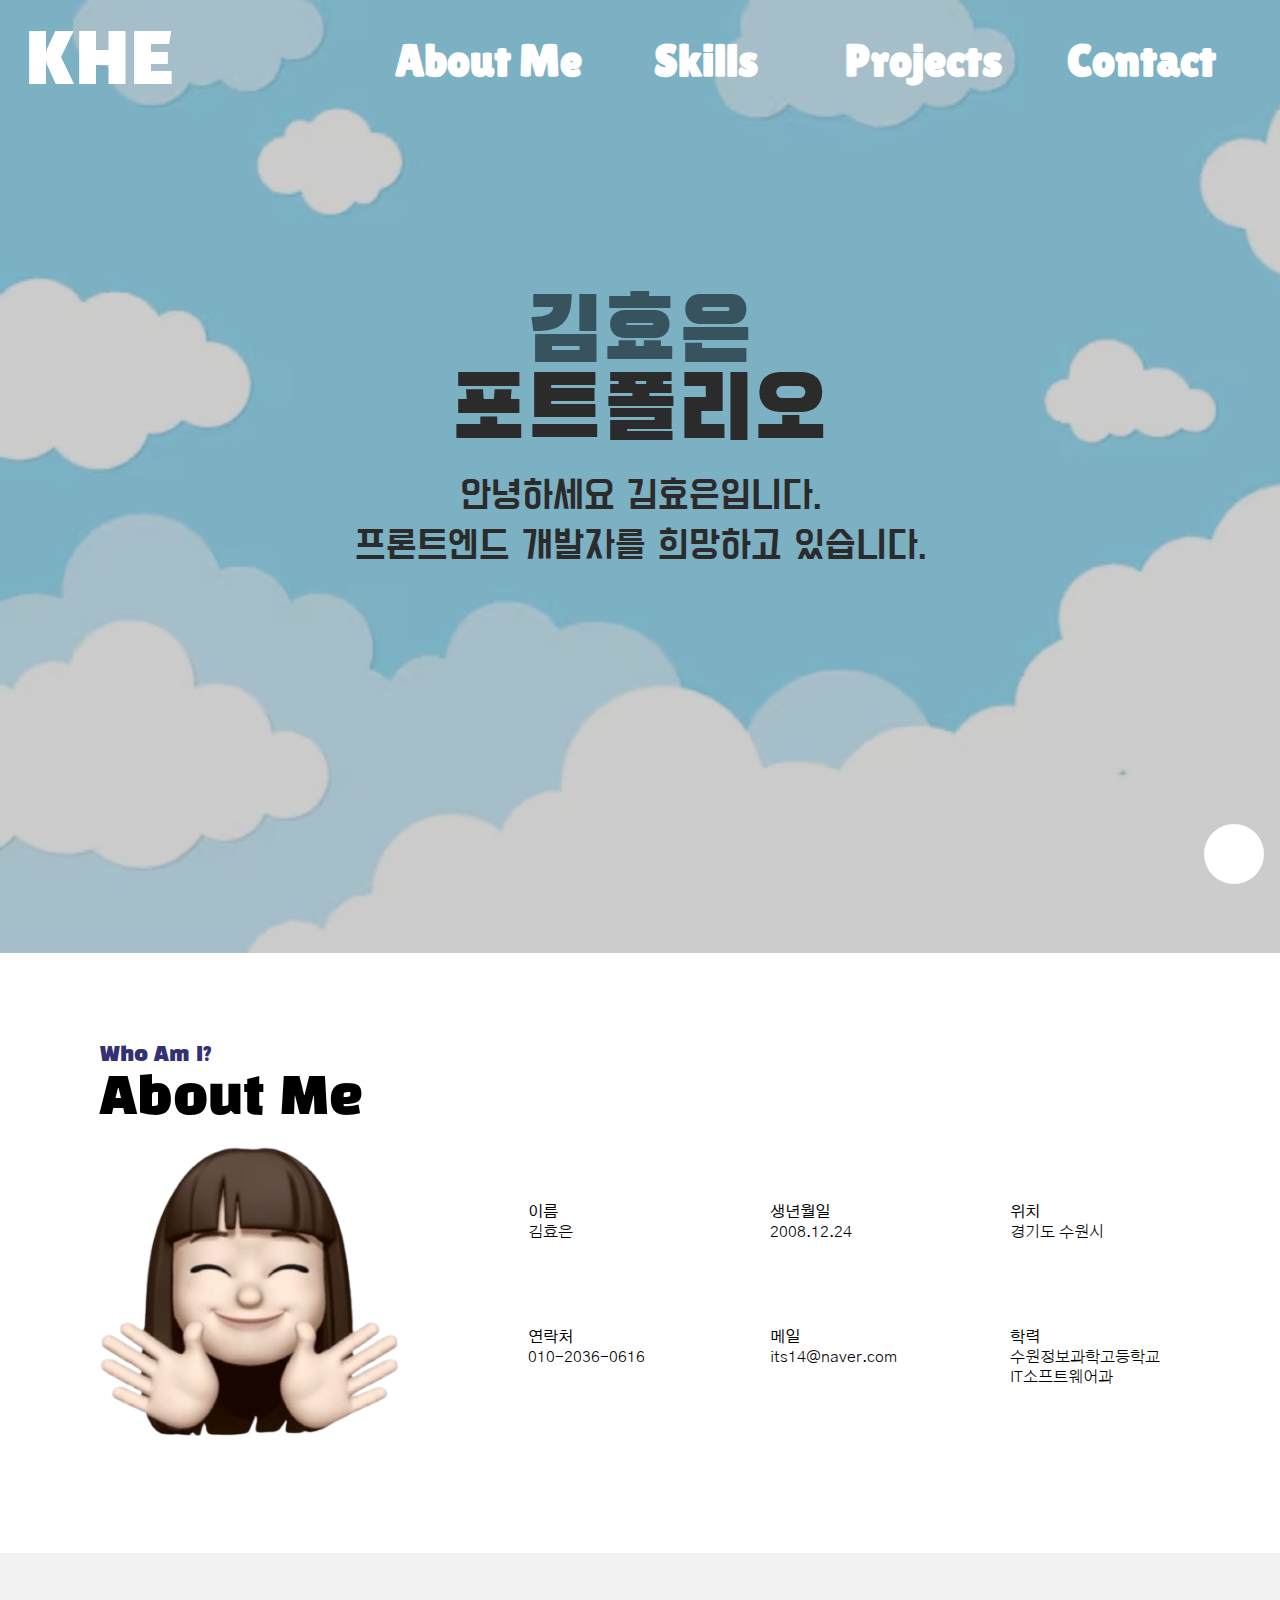
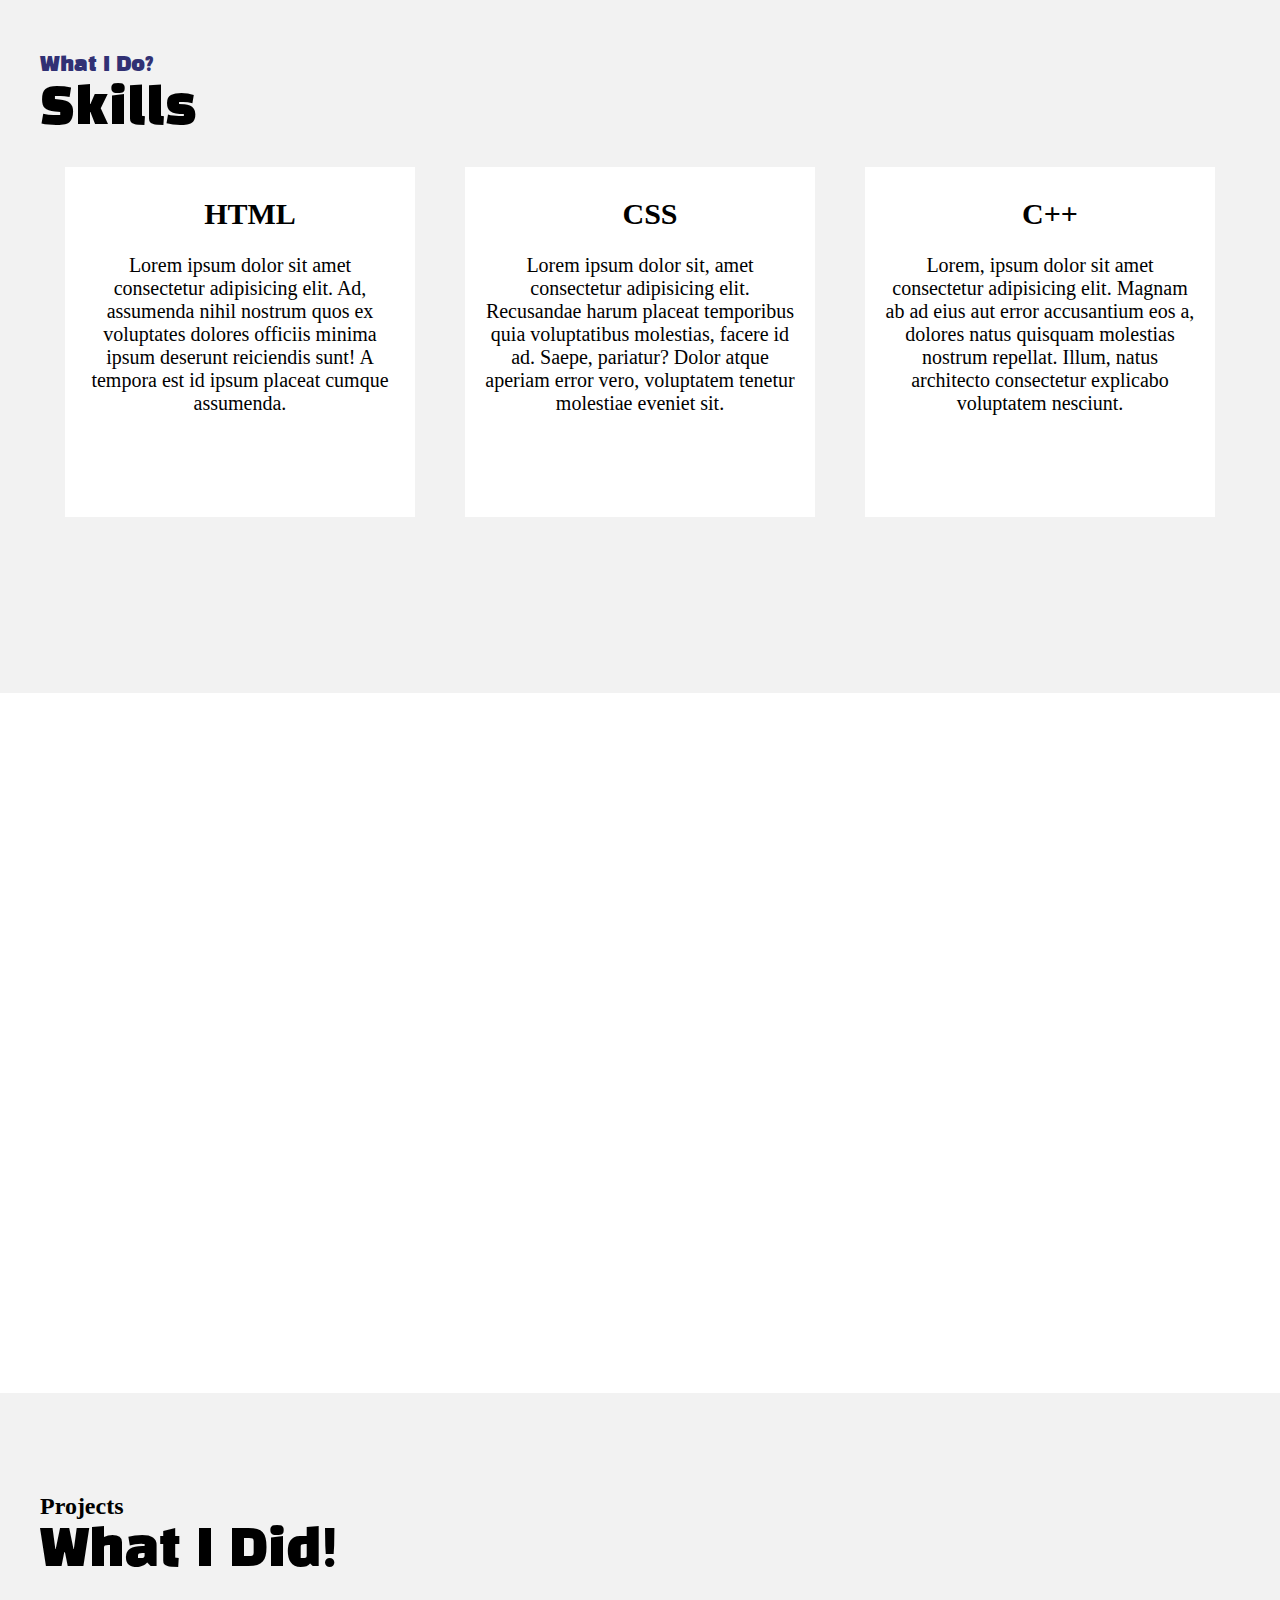
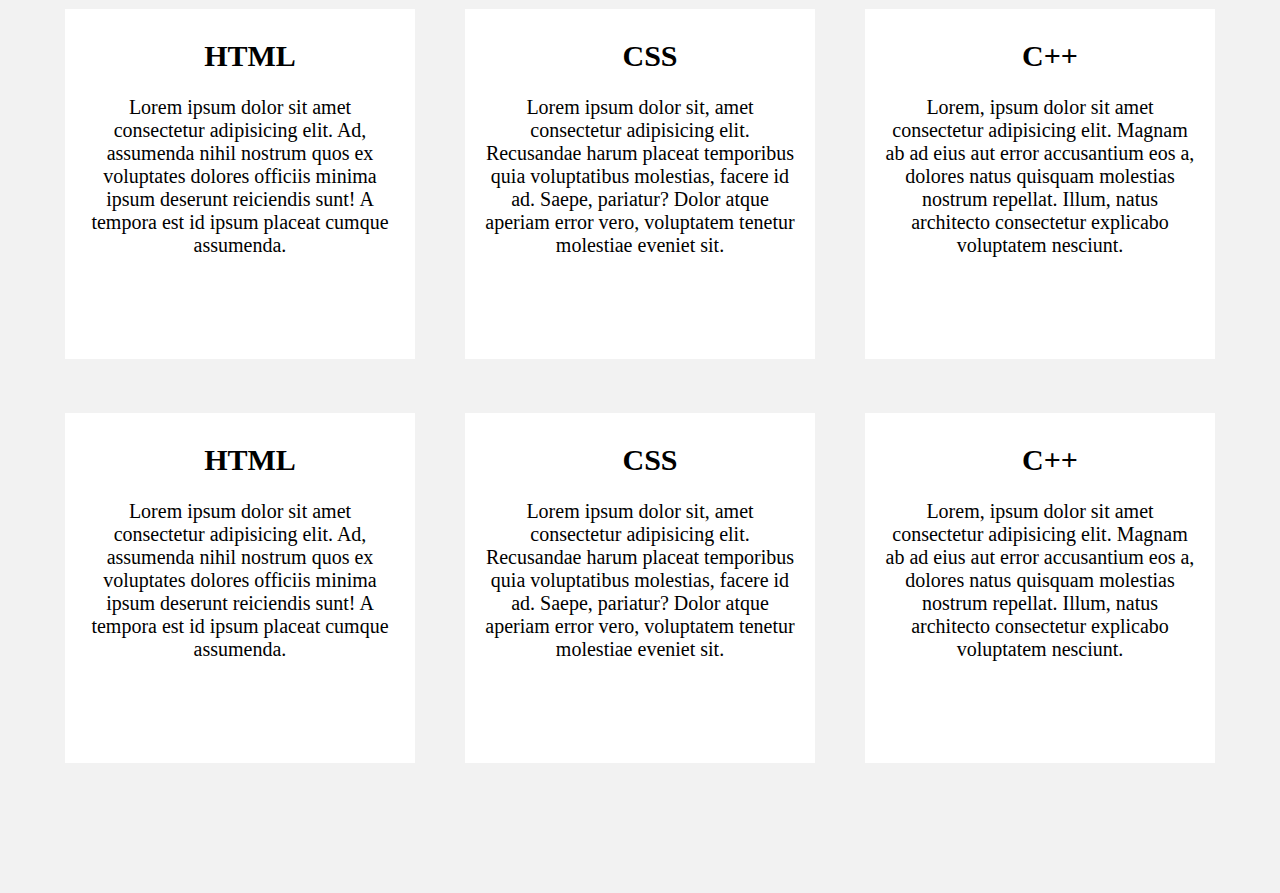
==== index.html @ f5423d00 "Add files via upload" ====
<!DOCTYPE html>
<html lang="en">

<head>
    <meta charset="UTF-8">
    <meta name="viewport" content="width=device-width, initial-scale=1.0">
    <title>Document</title>


    <link rel="stylesheet" href="https://cdnjs.cloudflare.com/ajax/libs/font-awesome/6.6.0/css/all.min.css"
        integrity="sha512-Kc323vGBEqzTmouAECnVceyQqyqdsSiqLQISBL29aUW4U/M7pSPA/gEUZQqv1cwx4OnYxTxve5UMg5GT6L4JJg=="
        crossorigin="anonymous" referrerpolicy="no-referrer" />
    <link rel="stylesheet" href="style.css">


    <link rel="preconnect" href="https://fonts.googleapis.com">
    <link rel="preconnect" href="https://fonts.gstatic.com" crossorigin>

    <link href="https://fonts.googleapis.com/css2?family=Bebas+Neue&family=Lilita+One&display=swap" rel="stylesheet">

    <link href="https://fonts.googleapis.com/css2?family=Black+Han+Sans&family=Gasoek+One&display=swap"
        rel="stylesheet">

    <link href="https://fonts.googleapis.com/css2?family=Black+Han+Sans&family=Do+Hyeon&display=swap" rel="stylesheet">

    <link href="https://fonts.googleapis.com/css2?family=Black+Han+Sans&family=Do+Hyeon&family=Gothic+A1:wght@100;200;300;400;500;600;700;800;900&display=swap" rel="stylesheet">

<body>

    <div class="container" id="container">
        <div class="header" id="header">
            <a href="#header" class="logo">KHE</a>
            <ul class="menu">
                <li><a href="#about">About Me</a></li>
                <li><a href="#skills">Skills</a></li>
                <li><a href="#skills projects">Projects</a></li>
                <li><a href="#contact">Contact</a></li>
            </ul>
        </div>

        <div class="main">
            <h1>김효은</h1>
            <h2>포트폴리오</h2>
            <h3>안녕하세요 김효은입니다.<br>프론트엔드 개발자를 희망하고 있습니다.</h3>

            <br><br><br><br><br><br>

            <a href="#about"><i class="fa-sharp fa-solid fa-arrow-down-long"></i></a>
            <!--<button>Download CV</button>-->
        </div>

        <!-- <div class="mouse">
            <i class="fa-solid fa-computer-mouse"></i>
        </div> -->
    </div>


    <div class="about" id="about">

        <br><br><br><br><br>

        <h2><a href="#about">Who Am I?</a></h2>
        <h1><a href="#about">About Me</a></h1>

        <div class="contents">

            <div class="left">
                <img src="프로필.png" alt="">
            </div>

            <div class="right">
                <ul class="left-s">
                    <li><i class="fa-solid fa-user"></i></li>
                    <li><i class="fa-solid fa-phone"></i></li>
                </ul>
                <ul class="center-s">
                    <li><i class="fa-solid fa-calendar"></i></li>
                    <li><i class="fa-solid fa-envelope"></i></li>
                </ul>
                <ul class="right-s">
                    <li><i class="fa-solid fa-location-dot"></i></li>
                    <li><i class="fa-solid fa-school-flag"></i></li>
                </ul>

                <ul class="left-ss">
                    <li><b>이름</b><br>김효은</li>
                    <li><b>연락처</b><br>010-2036-0616</li>
                </ul>
                <ul class="center-ss">
                    <li><b>생년월일</b><br>2008.12.24</li>
                    <li><b>메일</b><br>its14@naver.com</li>
                </ul>
                <ul class="right-ss">
                    <li><b>위치</b><br>경기도 수원시</li>
                    <li><b>학력</b><br>수원정보과학고등학교<br>IT소프트웨어과</li>
                </ul>
            </div>
        </div>
    </div>


    <div class="skills" id="skills">
        <div class="skills-inner">
            <h2><a href="#skills">What I Do?</a></h2>
            <h1><a href="#skills">Skills</a></h1>

            <ul class="contents">
                <li>
                    <h3><i class="fa-brands fa-html5"></i> HTML</h3>
                    <p>Lorem ipsum dolor sit amet consectetur adipisicing elit. Ad, assumenda nihil nostrum quos ex
                        voluptates dolores officiis minima ipsum deserunt reiciendis sunt! A tempora est id ipsum
                        placeat cumque assumenda.</p>
                </li>

                <li>
                    <h3><i class="fa-brands fa-css3-alt"></i> CSS</h3>
                    <p>Lorem ipsum dolor sit, amet consectetur adipisicing elit. Recusandae harum placeat temporibus
                        quia voluptatibus molestias, facere id ad. Saepe, pariatur? Dolor atque aperiam error vero,
                        voluptatem tenetur molestiae eveniet sit.</p>
                </li>

                <li>
                    <h3><i class="fa-regular fa-keyboard"></i> C++</h3>
                    <p>Lorem, ipsum dolor sit amet consectetur adipisicing elit. Magnam ab ad eius aut error accusantium
                        eos a, dolores natus quisquam molestias nostrum repellat. Illum, natus architecto consectetur
                        explicabo voluptatem nesciunt.</p>
                </li>
            </ul>
        </div>
    </div>

    <div class="bg"></div>

    <div class="skills projects" id="skills projects">
        <div class="skills-inner">
            <h2>Projects</h2>
            <h1>What I Did!</h1>

            <ul class="contents">
                <li>
                    <h3><i class="fa-brands fa-html5"></i> HTML</h3>
                    <p>Lorem ipsum dolor sit amet consectetur adipisicing elit. Ad, assumenda nihil nostrum quos ex
                        voluptates dolores officiis minima ipsum deserunt reiciendis sunt! A tempora est id ipsum
                        placeat cumque assumenda.</p>
                </li>

                <li>
                    <h3><i class="fa-brands fa-css3-alt"></i> CSS</h3>
                    <p>Lorem ipsum dolor sit, amet consectetur adipisicing elit. Recusandae harum placeat temporibus
                        quia voluptatibus molestias, facere id ad. Saepe, pariatur? Dolor atque aperiam error vero,
                        voluptatem tenetur molestiae eveniet sit.</p>
                </li>

                <li>
                    <h3><i class="fa-regular fa-keyboard"></i> C++</h3>
                    <p>Lorem, ipsum dolor sit amet consectetur adipisicing elit. Magnam ab ad eius aut error accusantium
                        eos a, dolores natus quisquam molestias nostrum repellat. Illum, natus architecto consectetur
                        explicabo voluptatem nesciunt.</p>
                </li>
            </ul>   

            <br><br><br>

            <ul class="contents">
                <li>
                    <h3><i class="fa-brands fa-html5"></i> HTML</h3>
                    <p>Lorem ipsum dolor sit amet consectetur adipisicing elit. Ad, assumenda nihil nostrum quos ex
                        voluptates dolores officiis minima ipsum deserunt reiciendis sunt! A tempora est id ipsum
                        placeat cumque assumenda.</p>
                </li>

                <li>
                    <h3><i class="fa-brands fa-css3-alt"></i> CSS</h3>
                    <p>Lorem ipsum dolor sit, amet consectetur adipisicing elit. Recusandae harum placeat temporibus
                        quia voluptatibus molestias, facere id ad. Saepe, pariatur? Dolor atque aperiam error vero,
                        voluptatem tenetur molestiae eveniet sit.</p>
                </li>

                <li>
                    <h3><i class="fa-regular fa-keyboard"></i> C++</h3>
                    <p>Lorem, ipsum dolor sit amet consectetur adipisicing elit. Magnam ab ad eius aut error accusantium
                        eos a, dolores natus quisquam molestias nostrum repellat. Illum, natus architecto consectetur
                        explicabo voluptatem nesciunt.</p>
                </li>
            </ul>

        </div>
    </div>

    <div id="up" class="arrow"><a href="#container"><i class="fa-solid fa-chevron-up"></i></a></div>
</body>

</html>
---- style.css ----
* {
    margin: 0;
    /*바깥쪽 여백 : 0*/
    padding: 0;
    /*안쪽 여백 : 0*/
    box-sizing: border-box;
    /*테두리 두께 무시*/

    /*border: 1px solid black;*/
}

html {
    scroll-behavior: smooth;
}

a {
    text-decoration: none;
    /*밑줄 없애기*/
    display: block;
    /*a태그를 블록 요소로*/
    color: black;
    /*글자색 : 블랙*/
}

li {
    list-style-type: none;
    /*li태그 기호 제거*/
}

.container {
    width: 100%;
    /*가로길이 : 100%*/
    height: 953px;
    /*세로길이 : 1200px*/
    background: linear-gradient(rgba(0, 0, 0, 0.2), rgba(0, 0, 0, 0.2)), url(배경.jpg) no-repeat;
    /*linear-gradient : 그라데이션, (rgb)a : 투명도 값 url : 배경사진, no-repeat : 반복 제거*/
    background-size: cover;
    /*container 채우기*/

    color: #2b2b2b;
    background-color: #3b5998;
}

.header {
    width: 100%;
    height: 120px;

    display: flex;
    /*자식 요소들을 가로 배치*/
    justify-content: space-between;
    /*가로로 어떻게 배치할지 : space-between*/
    align-items: center;
    /*세로로 어떻게 배치할지 : center*/

}

.logo {
    width: 200px;
    height: 80px;

    color: white;

    text-align: center;
    font-size: 70px;
    /*font-weight: bold;*/

    /*font-family: "Lilita One", sans-serif;
    font-weight: 400;
    font-style: normal;*/
    font-family: "Black Han Sans", sans-serif;
    font-weight: 400;
    font-style: normal;

    transition: 0.5s;
}

.logo:hover {
    color: rgb(55, 83, 93);
}

.menu {
    width: 900px;
    height: 80px;

    display: flex;
    justify-content: space-between;
    align-items: center;

    font-size: 45px;
    font-family: "Lilita One", sans-serif;
    font-weight: 100;
    font-style: normal;

    padding-right: 30px;
}

.menu li {
    width: 25%;
    text-align: center;
}

.menu li a {
    color: white;
    font-weight: bold;

    transition: 0.5s;
}

.menu li a:hover {
    color: #2b2b2b;
}

.main {
    width: 1000px;
    height: 600px;

    margin: 0 auto;
    /*블록 요소를 가운데로 배치*/
    margin-top: 160px;
    /*바깥쪽 위쪽 여백 200px*/
    text-align: center;
}

.main h1 {
    font-size: 90px;
    /*margin-bottom: 50px;*/

    font-family: "Black Han Sans", sans-serif;
    font-weight: 400;
    font-style: normal;

    color: rgb(55, 83, 93);
}

.main h2 {
    font-size: 90px;

    font-family: "Black Han Sans", sans-serif;
    font-weight: 400;
    font-style: normal;

    margin-top: -35px;
}

.main h3 {
    font-size: 40px;
    font-weight: normal;

    margin-bottom: 50px;

    font-family: "Do Hyeon", sans-serif;
    font-weight: 400;
    font-style: normal;
}

.main .img {
    margin-bottom: 40px;
}

.fa-sharp {
    font-size: 40px;
    color: #2b2b2b;

    animation: fa-sharp 1s infinite;
}

@keyframes fa-sharp {
    0% {
        transform: translatey(0px);
    }

    30% {
        transform: translatey(20px);
    }

    100% {
        transform: translatey(0px);
    }
}

/* Download CV */
/*.main button {
    font-size: 30px;

    width: 250px;
    height: 90px;
    border: 3px solid white;
    border-radius: 20px;
    background-color: transparent;

    color: white;
    transition: 0.3s;
    /* hover 색 바뀔 때 시간*/
/*}

.main button:hover {
    /* 마우스를 올렸을 때 바뀌는 요소 */
/*background-color: white;
    color: black;
}*/

/*.mouse{
    text-align: center;
    font-size: 50px;
    padding-top: 100px;
    animation: mouse 1s infinite;
}

/* mouse 움직이게 하는 요소 */
/*@keyframes mouse{
    0%{
        transform: translatey(0px);
    }
    10%{
        transform: translatey(30px);
    }
    100%{
        transform: translatey(0px);
    }
}*/

.about {
    width: 1080px;
    height: 500px;
    margin: 0 auto;
}

.about h2 a {
    font-size: 20px;
    color: rgb(49, 49, 116);

    font-family: "Black Han Sans", sans-serif;
    font-weight: 400;
    font-style: normal;
}

.about h1 {
    font-size: 50px;

    font-family: "Black Han Sans", sans-serif;
    font-weight: 400;
    font-style: normal;
}

.about .contents {
    width: 100%;
    height: 300px;

    display: flex;
    margin-top: 30px;
}

.about .left {
    width: 300px;
    height: 300px;
}

.about .left img {
    width: 300px;
    height: 300px;

    margin-top: -20px;
}

.about .right {
    width: 900px;
    height: 300px;
    padding-left: 70px;
    margin-top: -10px;

    display: flex;
}

.about .left-s li {
    width: 240px;
    height: 75px;
    margin-top: 50px;
}

.about .center-s li {
    width: 240px;
    height: 75px;
    margin-top: 50px;
}

.about .right-s li {
    width: 240px;
    height: 75px;
    margin-top: 50px;
}

.about .fa-solid {
    font-size: 40px;
    color: #2b2b2b;
}

.about .left-ss li {
    width: 240px;
    height: 75px;
    margin-top: 50px;

    text-align: left;
    margin-left: -662px;

    font-family: "Gothic A1", sans-serif;
    font-weight: 300;
    font-style: normal;
}

.about .center-ss li {
    width: 240px;
    height: 75px;
    margin-top: 50px;

    text-align: left;
    margin-left: -420px;

    font-family: "Gothic A1", sans-serif;
    font-weight: 300;
    font-style: normal;
}

.about .right-ss li {
    width: 240px;
    height: 75px;
    margin-top: 50px;

    text-align: left;
    margin-left: -180px;

    font-family: "Gothic A1", sans-serif;
    font-weight: 300;
    font-style: normal;
}

.fa-school-flag {
    margin-left: -7px;
}

.skills {
    background-color: #f2f2f2;
    width: 100%;
    height: 740px;

    margin-top: 100px;
    padding-top: 100px;
}

.skills h2 a {
    font-size: 20px;
    color: rgb(49, 49, 116);

    font-family: "Black Han Sans", sans-serif;
    font-weight: 400;
    font-style: normal;
}

.skills h1 {
    font-size: 50px;

    font-family: "Black Han Sans", sans-serif;
    font-weight: 400;
    font-style: normal;
}

.skills-inner {
    width: 1200px;
    height: 700px;

    margin: 0 auto;
}

.skills .contents {
    width: 1200px;
    height: 300px;

    display: flex;
    justify-content: space-around;
    align-items: center;

    margin-top: 50px;
}

.skills .contents li {
    width: 350px;
    height: 350px;

    padding: 20px;

    text-align: center;
    background-color: white;
    font-size: 20px;

    transition: 0.3s;
    /* 색 바뀌는 시간 */
}

.skills h3 {
    font-size: 30px;
    margin-bottom: 20px;
    margin-left: 20px;
}

.skills i {
    color: #888eef;
    font-size: 40px;
}

.skills .contents li:hover {
    background-color: #888eef;
    color: white;
    border-radius: 15px;
}

.skills .contents li:hover i {
    color: white;
    border-radius: 15px;
}

.bg {
    width: 100%;
    height: 700px;
    background: url(bg2.jpg) no-repeat;
    background-size: cover;

    background-attachment: fixed;
    /* What I Do 아래 사진 스크롤 */
}

.projects {
    height: 1100px;
    margin-top: 0;
}

.bebas-neue-regular {
    font-family: "Bebas Neue", sans-serif;
    font-weight: 400;
    font-style: normal;
}

#up {
    cursor: pointer; /* 손가락 모양으로 바뀜 */
    position: fixed; /* 위치 고정 */
    right: 16px;
    bottom: 16px;
    font-weight: 800; /* 글씨 굵기 */
    color: #2b2b2b;
    font-size: 15px;

    padding-right: 2px;
    padding-top: 8px;
}

.arrow {
    background-color: white;
    border-radius: 50%; /* 테두리 둥글게 */
    border: 0px;
    width: 60px;
    height: 60px;
    text-align: center;
    line-height: 44px;
}
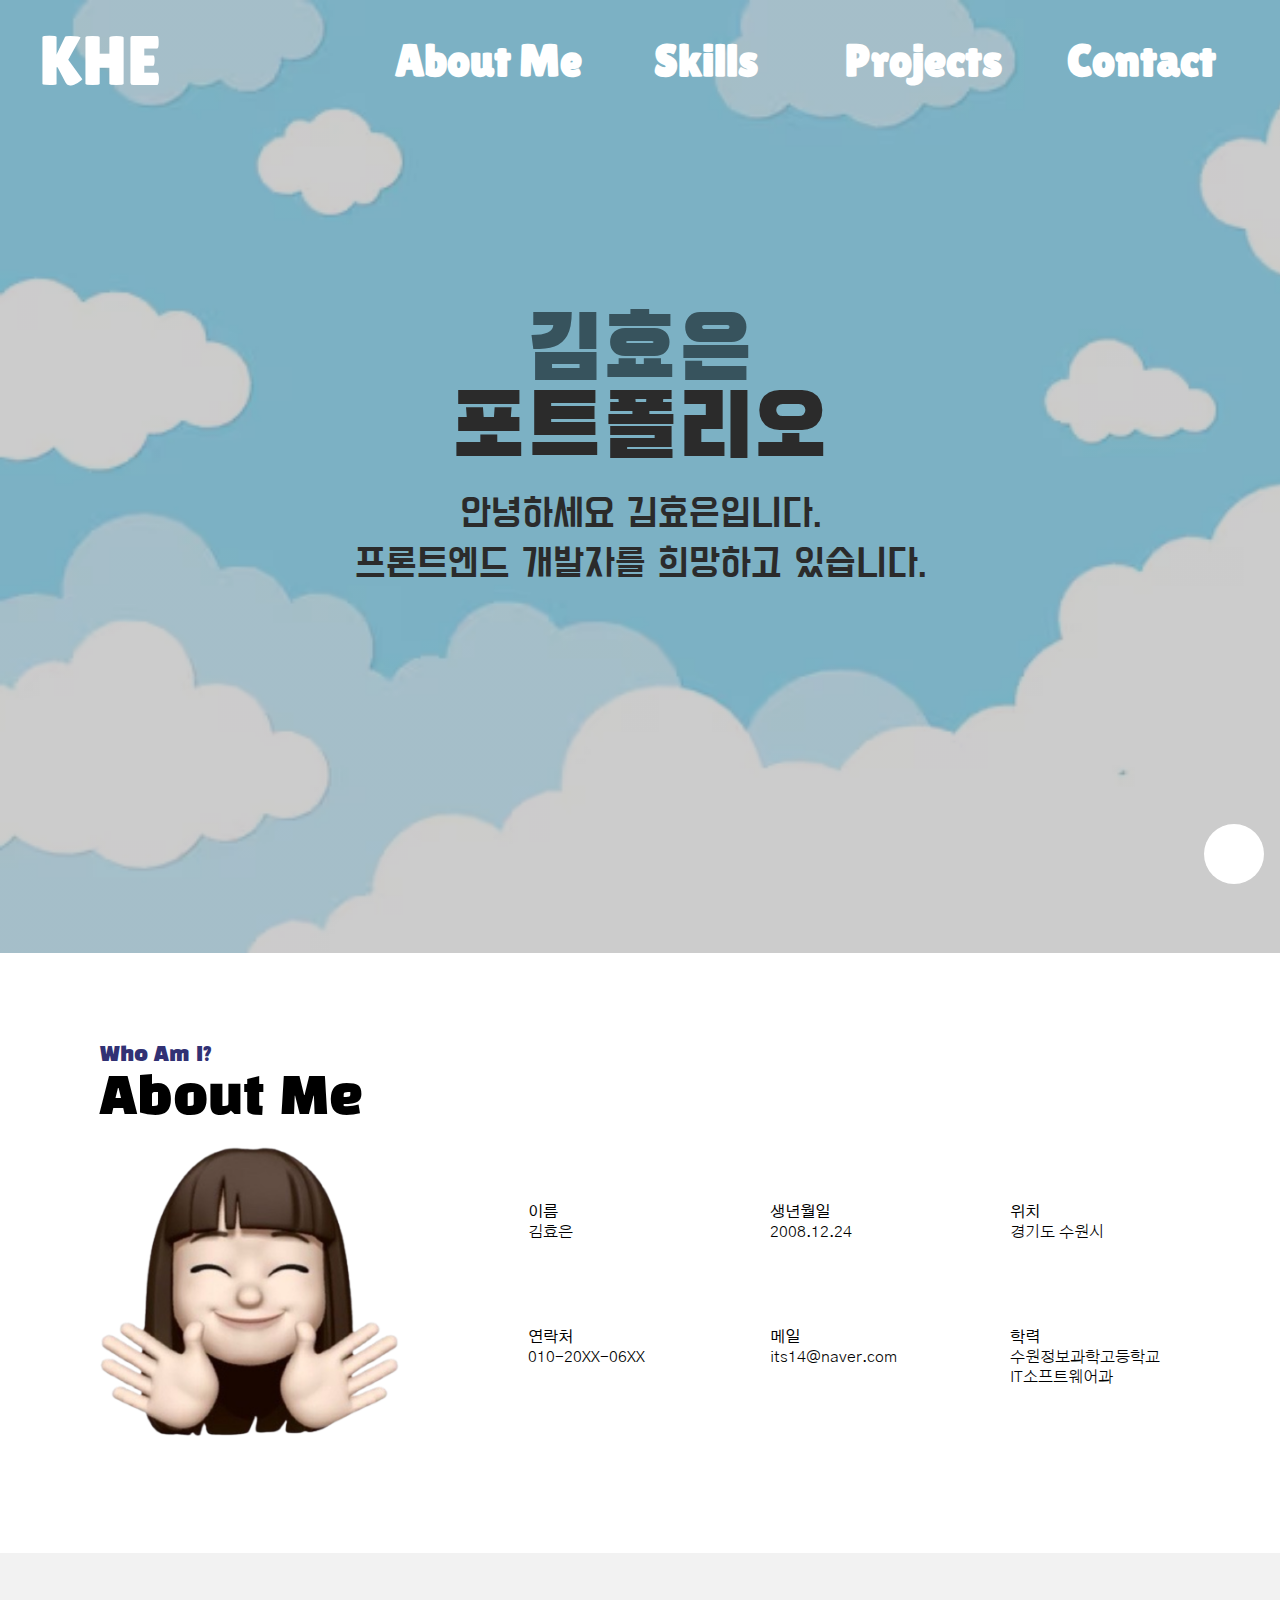
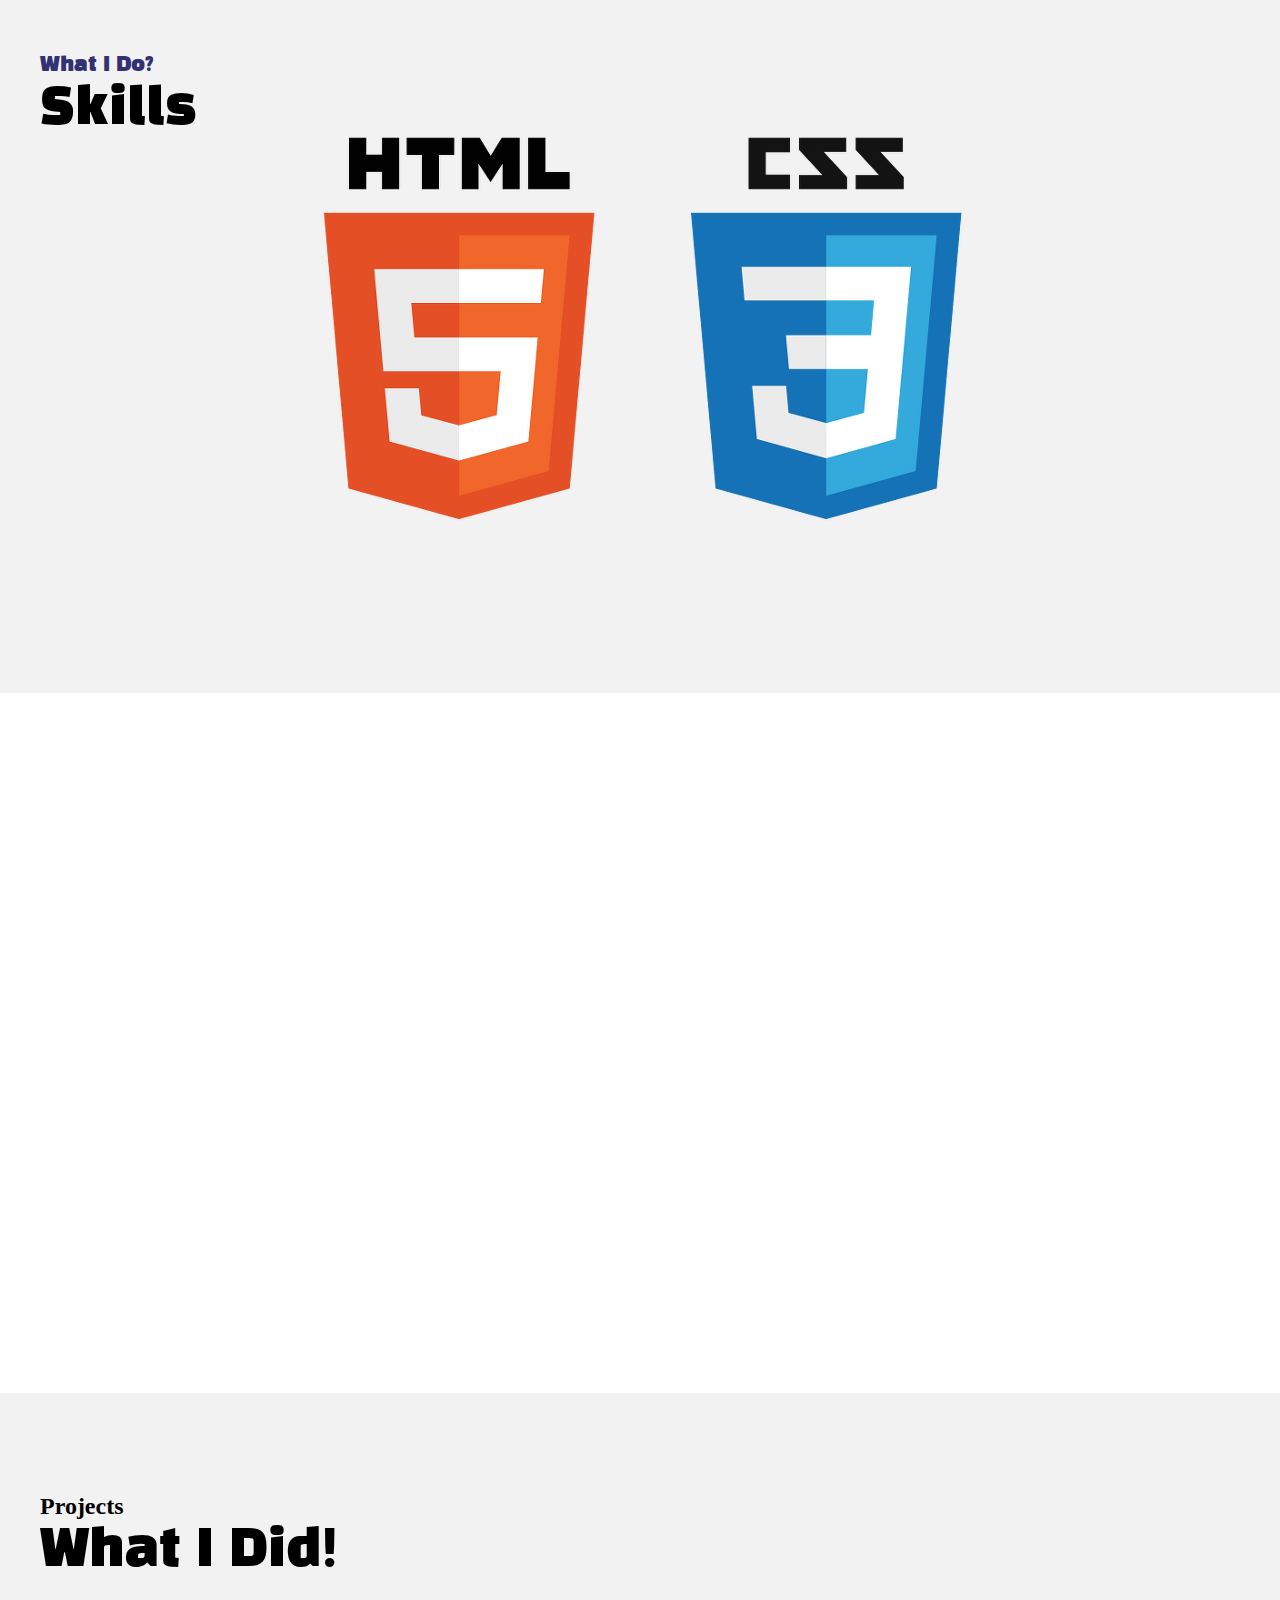
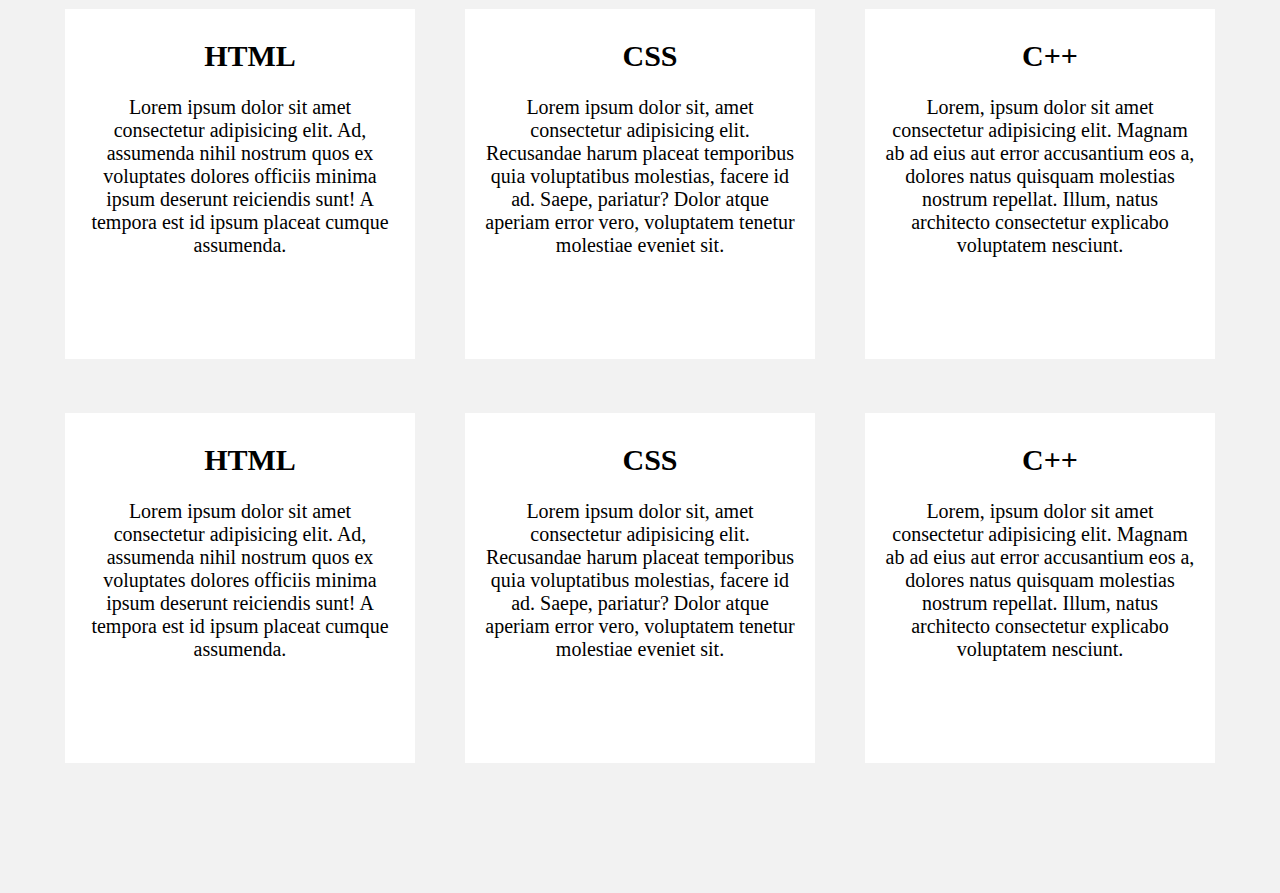
==== commit 2202f6c6: "Add files via upload" ====
--- a/index.html
+++ b/index.html
@@ -4,7 +4,7 @@
 <head>
     <meta charset="UTF-8">
     <meta name="viewport" content="width=device-width, initial-scale=1.0">
-    <title>Document</title>
+    <title>김효은 포트폴리오</title>
 
 
     <link rel="stylesheet" href="https://cdnjs.cloudflare.com/ajax/libs/font-awesome/6.6.0/css/all.min.css"
@@ -39,11 +39,14 @@
         </div>
 
         <div class="main">
+
+            <br>
+
             <h1>김효은</h1>
             <h2>포트폴리오</h2>
             <h3>안녕하세요 김효은입니다.<br>프론트엔드 개발자를 희망하고 있습니다.</h3>
 
-            <br><br><br><br><br><br>
+            <br><br><br><br><br>
 
             <a href="#about"><i class="fa-sharp fa-solid fa-arrow-down-long"></i></a>
             <!--<button>Download CV</button>-->
@@ -84,7 +87,7 @@
 
                 <ul class="left-ss">
                     <li><b>이름</b><br>김효은</li>
-                    <li><b>연락처</b><br>010-2036-0616</li>
+                    <li><b>연락처</b><br>010-20XX-06XX</li>
                 </ul>
                 <ul class="center-ss">
                     <li><b>생년월일</b><br>2008.12.24</li>
@@ -105,7 +108,9 @@
             <h1><a href="#skills">Skills</a></h1>
 
             <ul class="contents">
-                <li>
+                <img src="HTML, CSS.png" alt="">
+
+                <!--<li>
                     <h3><i class="fa-brands fa-html5"></i> HTML</h3>
                     <p>Lorem ipsum dolor sit amet consectetur adipisicing elit. Ad, assumenda nihil nostrum quos ex
                         voluptates dolores officiis minima ipsum deserunt reiciendis sunt! A tempora est id ipsum
@@ -124,7 +129,7 @@
                     <p>Lorem, ipsum dolor sit amet consectetur adipisicing elit. Magnam ab ad eius aut error accusantium
                         eos a, dolores natus quisquam molestias nostrum repellat. Illum, natus architecto consectetur
                         explicabo voluptatem nesciunt.</p>
-                </li>
+                </li>-->
             </ul>
         </div>
     </div>
--- a/style.css
+++ b/style.css
@@ -64,10 +64,7 @@
     font-size: 70px;
     /*font-weight: bold;*/
 
-    /*font-family: "Lilita One", sans-serif;
-    font-weight: 400;
-    font-style: normal;*/
-    font-family: "Black Han Sans", sans-serif;
+    font-family: "Lilita One", sans-serif;
     font-weight: 400;
     font-style: normal;
 
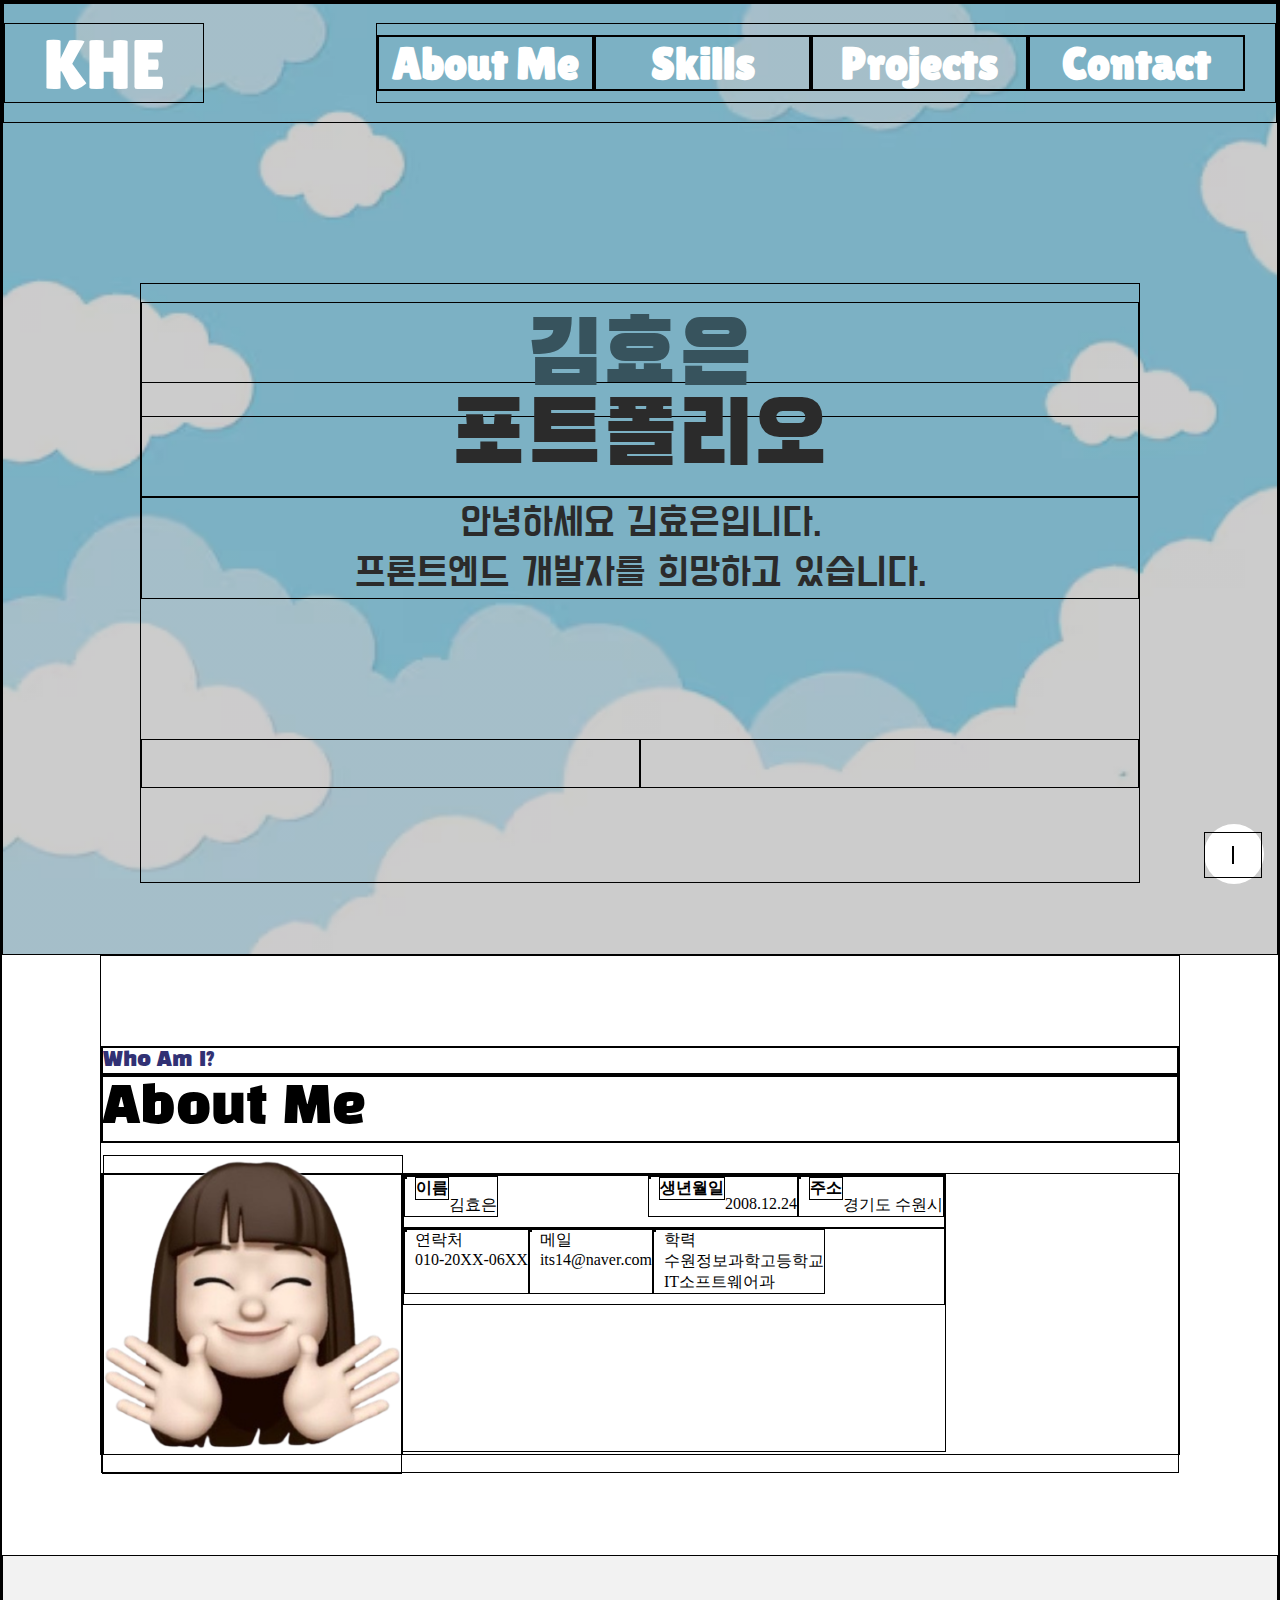
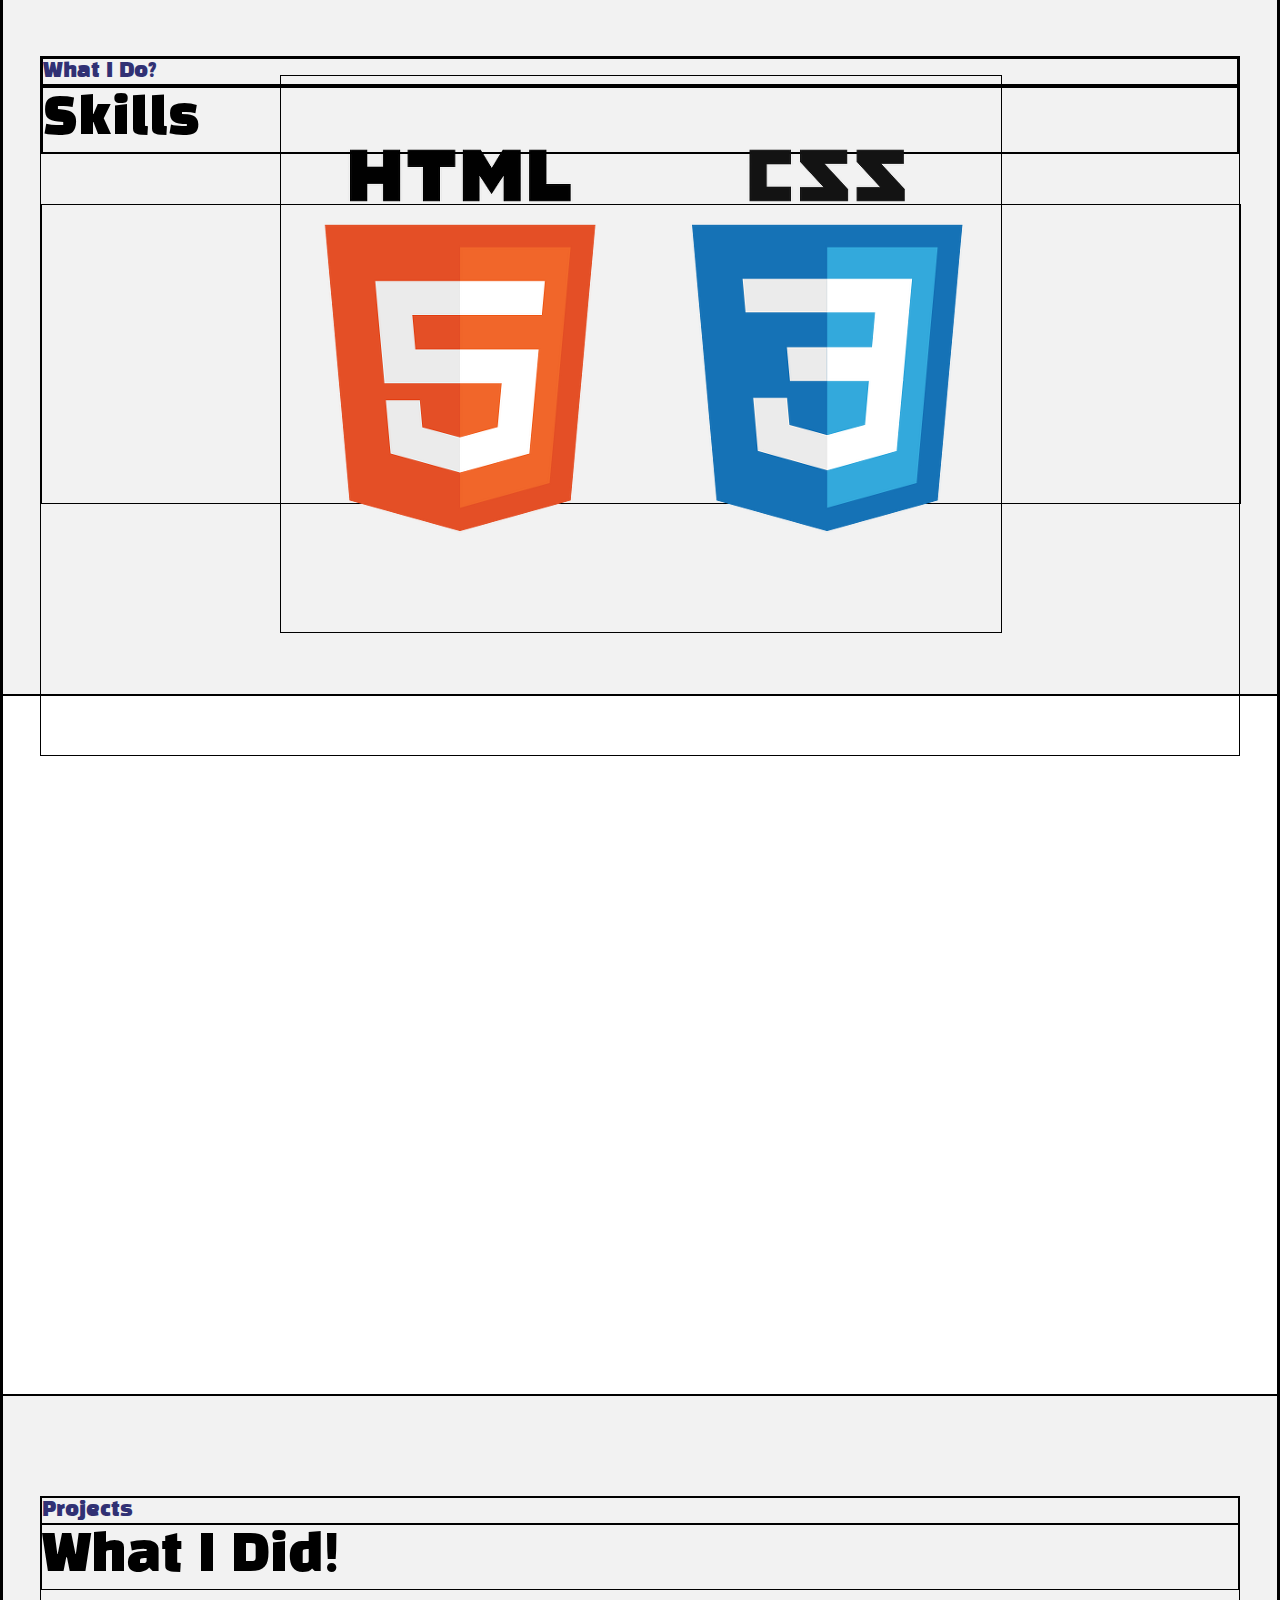
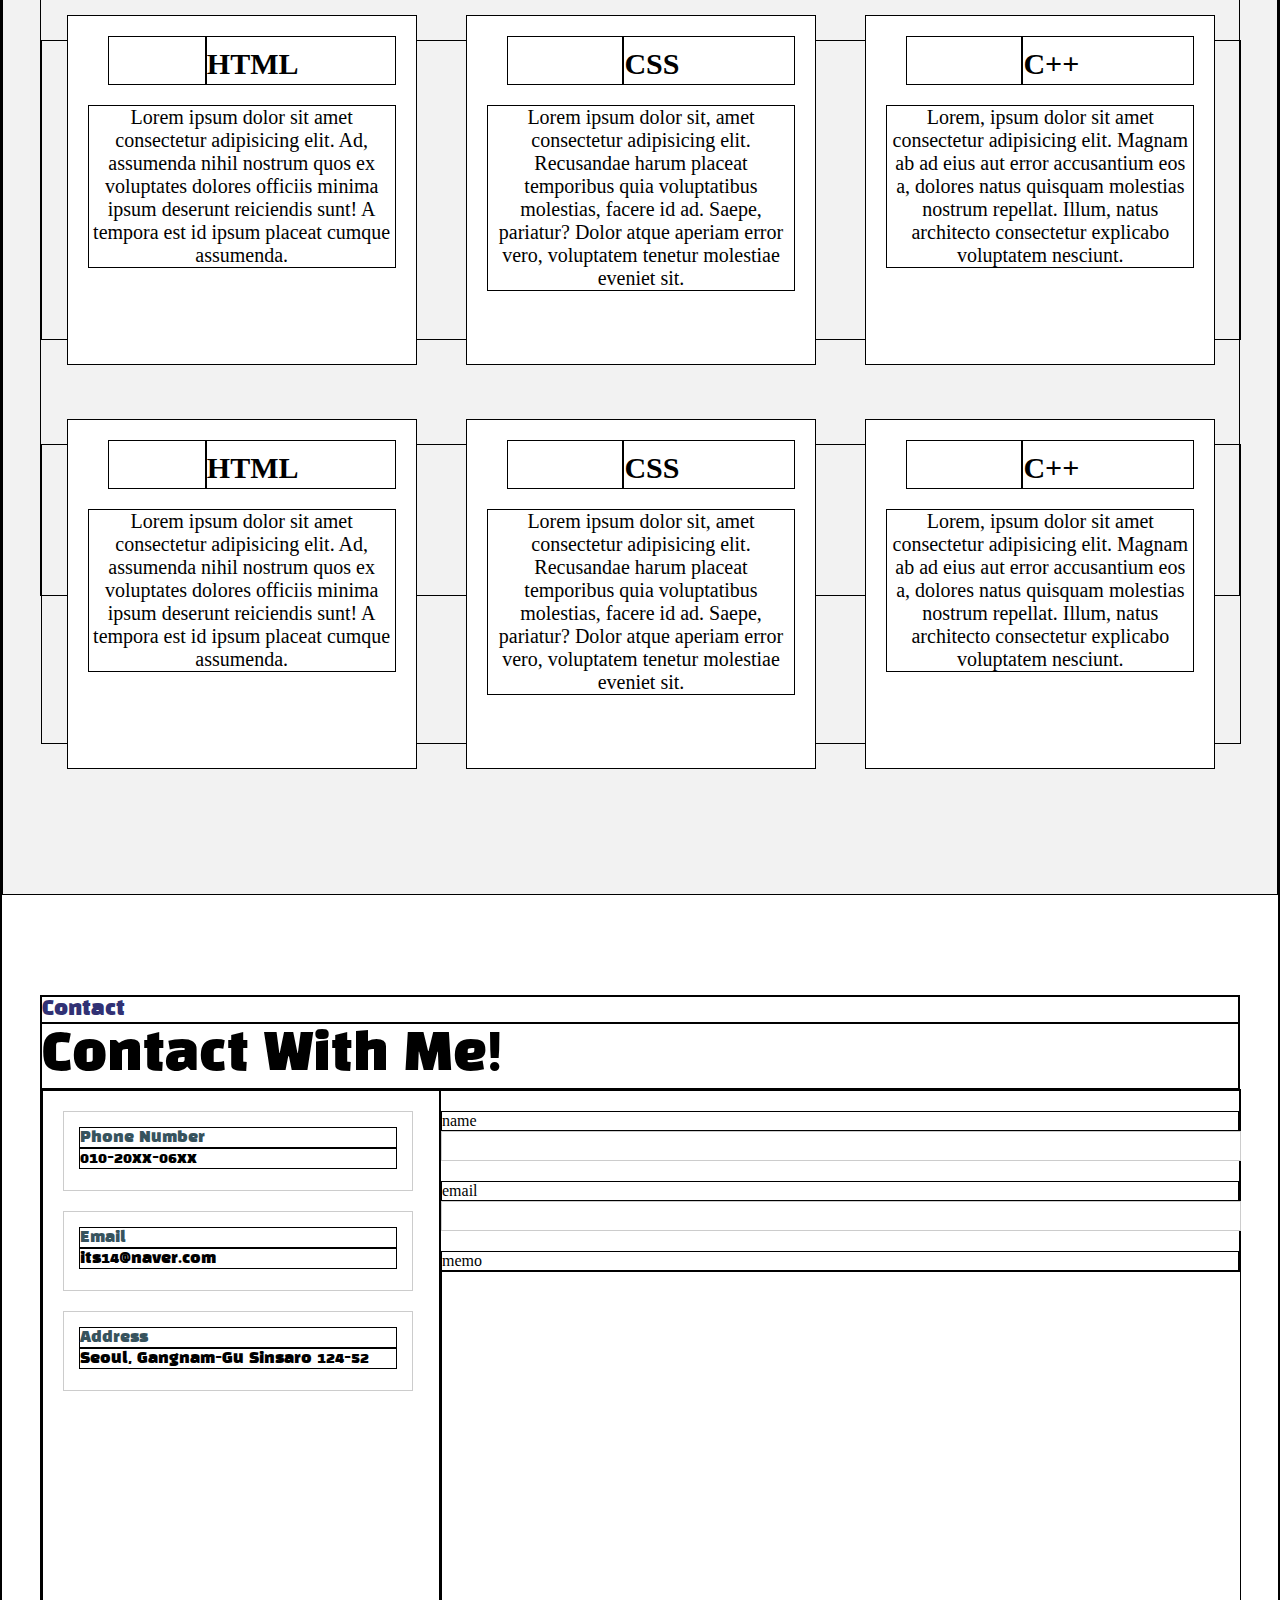
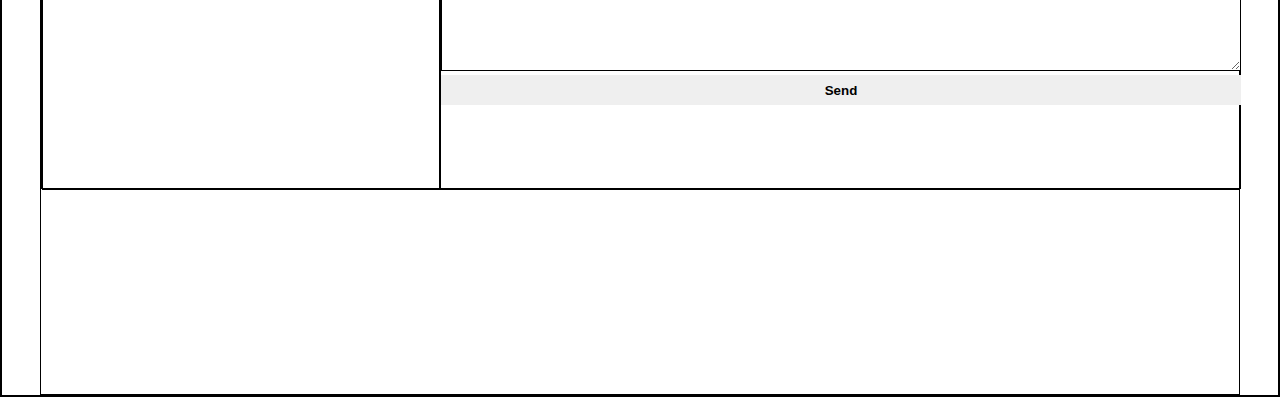
==== commit 51a63207: "Add files via upload" ====
--- a/index.html
+++ b/index.html
@@ -33,7 +33,7 @@
             <ul class="menu">
                 <li><a href="#about">About Me</a></li>
                 <li><a href="#skills">Skills</a></li>
-                <li><a href="#skills projects">Projects</a></li>
+                <li><a href="#projects">Projects</a></li>
                 <li><a href="#contact">Contact</a></li>
             </ul>
         </div>
@@ -71,7 +71,7 @@
                 <img src="프로필.png" alt="">
             </div>
 
-            <div class="right">
+            <!--<div class="right">
                 <ul class="left-s">
                     <li><i class="fa-solid fa-user"></i></li>
                     <li><i class="fa-solid fa-phone"></i></li>
@@ -97,7 +97,56 @@
                     <li><b>위치</b><br>경기도 수원시</li>
                     <li><b>학력</b><br>수원정보과학고등학교<br>IT소프트웨어과</li>
                 </ul>
-            </div>
+
+                
+            </div>-->
+
+            <!--<div class="right-top">
+
+                <ul class="left-s">
+                    <li><i class="fa-solid fa-user"></i></li>
+                    <li><i class="fa-solid fa-calendar"></i></li>
+                    <li><i class="fa-solid fa-location-dot"></i></li>
+                </ul>
+
+                <ul class="right-s">
+                    <li><i class="fa-solid fa-phone"></i></li>
+                    <li><i class="fa-solid fa-envelope"></i></li>
+                    <li><i class="fa-solid fa-school-flag"></i></li>
+                </ul>   
+
+            </div>
+
+            <div class="right-bottom">
+
+                <ul class="left-ss"></ul>
+                    <li><b>이름</b><br>김효은</li>
+                    <li><b>생년월일</b><br>2008.12.24</li>
+                    <li><b>위치</b><br>경기도 수원시</li>
+                </ul>
+                    
+                <ul class="right-ss">
+                    <li><b>연락처</b><br>010-20XX-06XX</li>
+                    <li><b>메일</b><br>its14@naver.com</li>
+                    <li><b>학력</b><br>수원정보과학고등학교<br>IT소프트웨어과</li>
+                </ul>
+
+            </div>-->
+
+            <div class="right-top">
+                <ul class="left-s">
+                    <li class="fa-user1"><i class="fa-solid fa-user"></i><b>이름</b><br>김효은</li>
+                    <li class="fa-calendar1"><i class="fa-solid fa-calendar"></i><b>생년월일</b><br>2008.12.24</li>
+                    <li class="fa-location-dot1"><i class="fa-solid fa-location-dot"></i><b>주소</b><br>경기도 수원시</li>
+                </ul>
+            
+                <ul class="right-s">
+                    <li class="fa-phone1"><i class="fa-solid fa-phone"></i> 연락처<br>010-20XX-06XX</li>
+                    <li class="fa-envelope1"><i class="fa-solid fa-envelope"></i> 메일<br>its14@naver.com</li>
+                    <li class="fa-school-flag1"><i class="fa-solid fa-school-flag"></i> 학력<br>수원정보과학고등학교<br>IT소프트웨어과</li>
+                </ul>   
+            </div>            
+            
         </div>
     </div>
 
@@ -136,7 +185,7 @@
 
     <div class="bg"></div>
 
-    <div class="skills projects" id="skills projects">
+    <div class="skills projects" id="projects">
         <div class="skills-inner">
             <h2>Projects</h2>
             <h1>What I Did!</h1>
@@ -192,6 +241,45 @@
         </div>
     </div>
 
+    <div class="contact" id="contact">
+        <h2>Contact</h2>
+        <h1>Contact With Me!</h1>
+
+        <div class="contents">
+            <div class="left">
+                <div class="info">
+                    <h3>Phone Number</h3>
+                    <p>010-20xx-06xx</p>
+                </div>
+
+                <div class="info">
+                    <h3>Email</h3>
+                    <p>its14@naver.com</p>
+                </div>
+
+                <div class="info">
+                    <h3>Address</h3>
+                    <p>Seoul, Gangnam-Gu Sinsaro 124-52</p>
+                </div>
+            </div>
+
+            <div class="right">
+                <p>name</p>
+                <input type="text">
+
+                <p>email</p>
+                <input type="email">
+
+                <p>memo</p>
+                <textarea name="" id=""></textarea>
+
+                <br>
+
+                <button>Send</button>
+            </div>
+        </div>
+    </div>
+
     <div id="up" class="arrow"><a href="#container"><i class="fa-solid fa-chevron-up"></i></a></div>
 </body>
 
--- a/style.css
+++ b/style.css
@@ -6,7 +6,7 @@
     box-sizing: border-box;
     /*테두리 두께 무시*/
 
-    /*border: 1px solid black;*/
+    border: 1px solid black;
 }
 
 html {
@@ -259,79 +259,105 @@
     margin-top: -20px;
 }
 
-.about .right {
+/*.about .fa-solid {
+    font-size: 40px;
+    color: #2b2b2b;
+}
+
+.about .right-top {
     width: 900px;
     height: 300px;
-    padding-left: 70px;
-    margin-top: -10px;
-
-    display: flex;
-}
-
-.about .left-s li {
-    width: 240px;
-    height: 75px;
-    margin-top: 50px;
-}
-
-.about .center-s li {
-    width: 240px;
-    height: 75px;
-    margin-top: 50px;
-}
-
-.about .right-s li {
-    width: 240px;
-    height: 75px;
-    margin-top: 50px;
-}
+
+    margin-left: 30px;
+    line-height: 150px;
+}
+
+.about .right-top .left-s {
+    width: 800px;
+    height: 150px;
+
+    display: flex;
+}
+
+.about .right-top .right-s {
+    width: 800px;
+    height: 150px;
+
+    display: flex;
+}
+
+.about .right-bottom {
+    width: 900px;
+    height: 300px;
+
+    /*margin-left: 30px;
+    line-height: 150px;*/
+
+/*background-color: aqua;
+}
+
+.about .right-bottom .left-ss {
+    width: 800px;
+    height: 150px;
+
+    display: flex;
+}
+
+.about .right-bottom .right-ss {
+    width: 800px;
+    height: 150px;
+
+    display: flex;
+}
+
+.fa-calendar {
+    margin-left: 250px;
+}
+
+.fa-location-dot {
+    margin-left: 250px;
+}
+
+.fa-envelope {
+    margin-left: 243px;
+}
+
+.fa-school-flag {
+    margin-left: 239px;
+}*/
 
 .about .fa-solid {
     font-size: 40px;
     color: #2b2b2b;
 }
 
-.about .left-ss li {
-    width: 240px;
-    height: 75px;
-    margin-top: 50px;
-
-    text-align: left;
-    margin-left: -662px;
-
-    font-family: "Gothic A1", sans-serif;
-    font-weight: 300;
-    font-style: normal;
-}
-
-.about .center-ss li {
-    width: 240px;
-    height: 75px;
-    margin-top: 50px;
-
-    text-align: left;
-    margin-left: -420px;
-
-    font-family: "Gothic A1", sans-serif;
-    font-weight: 300;
-    font-style: normal;
-}
-
-.about .right-ss li {
-    width: 240px;
-    height: 75px;
-    margin-top: 50px;
-
-    text-align: left;
-    margin-left: -180px;
-
-    font-family: "Gothic A1", sans-serif;
-    font-weight: 300;
-    font-style: normal;
-}
-
-.fa-school-flag {
-    margin-left: -7px;
+.fa-user1 {
+    margin-right: 150px;
+}
+
+.right-top {
+    margin-bottom: 20px; /* 위쪽 요소와의 간격 */
+}
+
+.left-s, .right-s {
+    display: flex;
+    list-style: none;
+    display: flex;
+}
+
+.left-s li, .right-s li {
+    margin-bottom: 10px; /* 항목 간 간격 조정 */
+    display: flex; /* 아이콘과 텍스트를 가로로 배치 */
+    align-items: flex-start; /* 아이콘과 텍스트 정렬 */
+}
+
+.left-s li i, .right-s li i {
+    margin-right: 8px; /* 아이콘과 텍스트 간격 */
+    font-size: 40px; /* 아이콘 크기 조정 */
+}
+
+.left-s li span, .right-s li span {
+    display: block; /* 블록 요소로 만들어 줄 바꿈 효과 */
 }
 
 .skills {
@@ -429,6 +455,116 @@
     margin-top: 0;
 }
 
+.projects h2 {
+    font-size: 20px;
+    color: rgb(49, 49, 116);
+
+    font-family: "Black Han Sans", sans-serif;
+    font-weight: 400;
+    font-style: normal;
+}
+
+.projects h1 {
+    font-size: 50px;
+
+    font-family: "Black Han Sans", sans-serif;
+    font-weight: 400;
+    font-style: normal;
+}
+
+.contact {
+    width: 1200px;
+    height: 1000px;
+    margin: 0 auto;
+
+    margin-top: 100px;
+}
+
+.contact h2 {
+    font-size: 20px;
+    color: rgb(49, 49, 116);
+
+    font-family: "Black Han Sans", sans-serif;
+    font-weight: 400;
+    font-style: normal;
+}
+
+.contact h1 {
+    font-size: 50px;
+
+    font-family: "Black Han Sans", sans-serif;
+    font-weight: 400;
+    font-style: normal;
+}
+
+.contact .contents {
+    width: 1200px;
+    height: 700px;
+
+    display: flex;
+}
+
+.contact .left {
+    width: 400px;
+    height: 700px;
+}
+
+.contact .right {
+    width: 800px;
+    height: 700px;
+}
+
+.info {
+    width: 350px;
+    height: 80px;
+    border: 1px solid #ccc;
+    padding: 15px;
+    margin-top: 20px;
+    margin-left: 20px;
+}
+
+.info h3 {
+    font-size: 15px;
+    /*margin-bottom: 50px;*/
+
+    font-family: "Black Han Sans", sans-serif;
+    font-weight: 400;
+    font-style: normal;
+
+    color: rgb(55, 83, 93);
+}
+
+.info p {
+    font-size: 15px;
+
+    font-family: "Black Han Sans", sans-serif;
+}
+
+.contact .right p {
+
+    margin-top: 20px;
+}
+
+.contact .right input {
+    width: 800px;
+    height: 30px;
+
+    border: 1px solid #ccc;
+}
+
+.contact .right textarea {
+    width: 800px;
+    height: 400px;
+}
+
+.contact button {
+    width: 800px;
+    height: 30px;
+
+    font-weight: bold;
+    border: none;
+}
+
 .bebas-neue-regular {
     font-family: "Bebas Neue", sans-serif;
     font-weight: 400;
@@ -436,11 +572,14 @@
 }
 
 #up {
-    cursor: pointer; /* 손가락 모양으로 바뀜 */
-    position: fixed; /* 위치 고정 */
+    cursor: pointer;
+    /* 손가락 모양으로 바뀜 */
+    position: fixed;
+    /* 위치 고정 */
     right: 16px;
     bottom: 16px;
-    font-weight: 800; /* 글씨 굵기 */
+    font-weight: 800;
+    /* 글씨 굵기 */
     color: #2b2b2b;
     font-size: 15px;
 
@@ -450,7 +589,8 @@
 
 .arrow {
     background-color: white;
-    border-radius: 50%; /* 테두리 둥글게 */
+    border-radius: 50%;
+    /* 테두리 둥글게 */
     border: 0px;
     width: 60px;
     height: 60px;
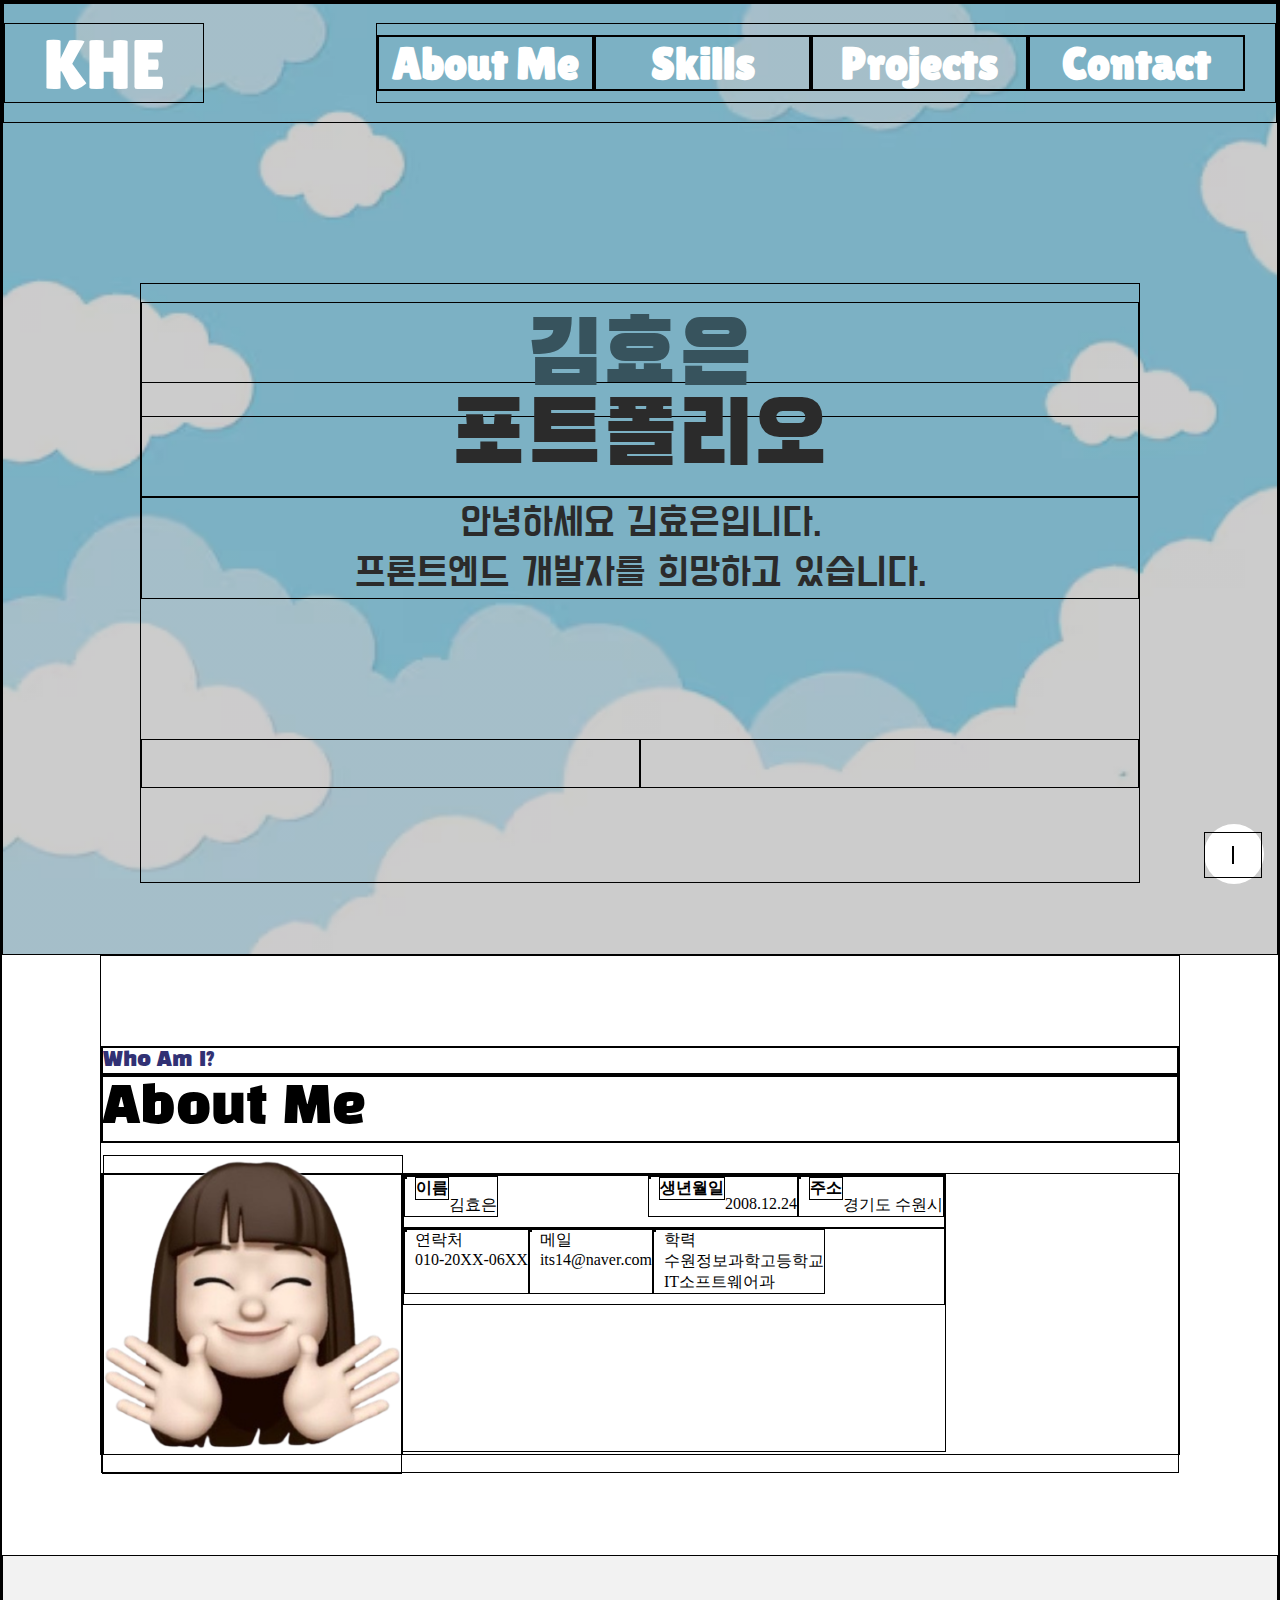
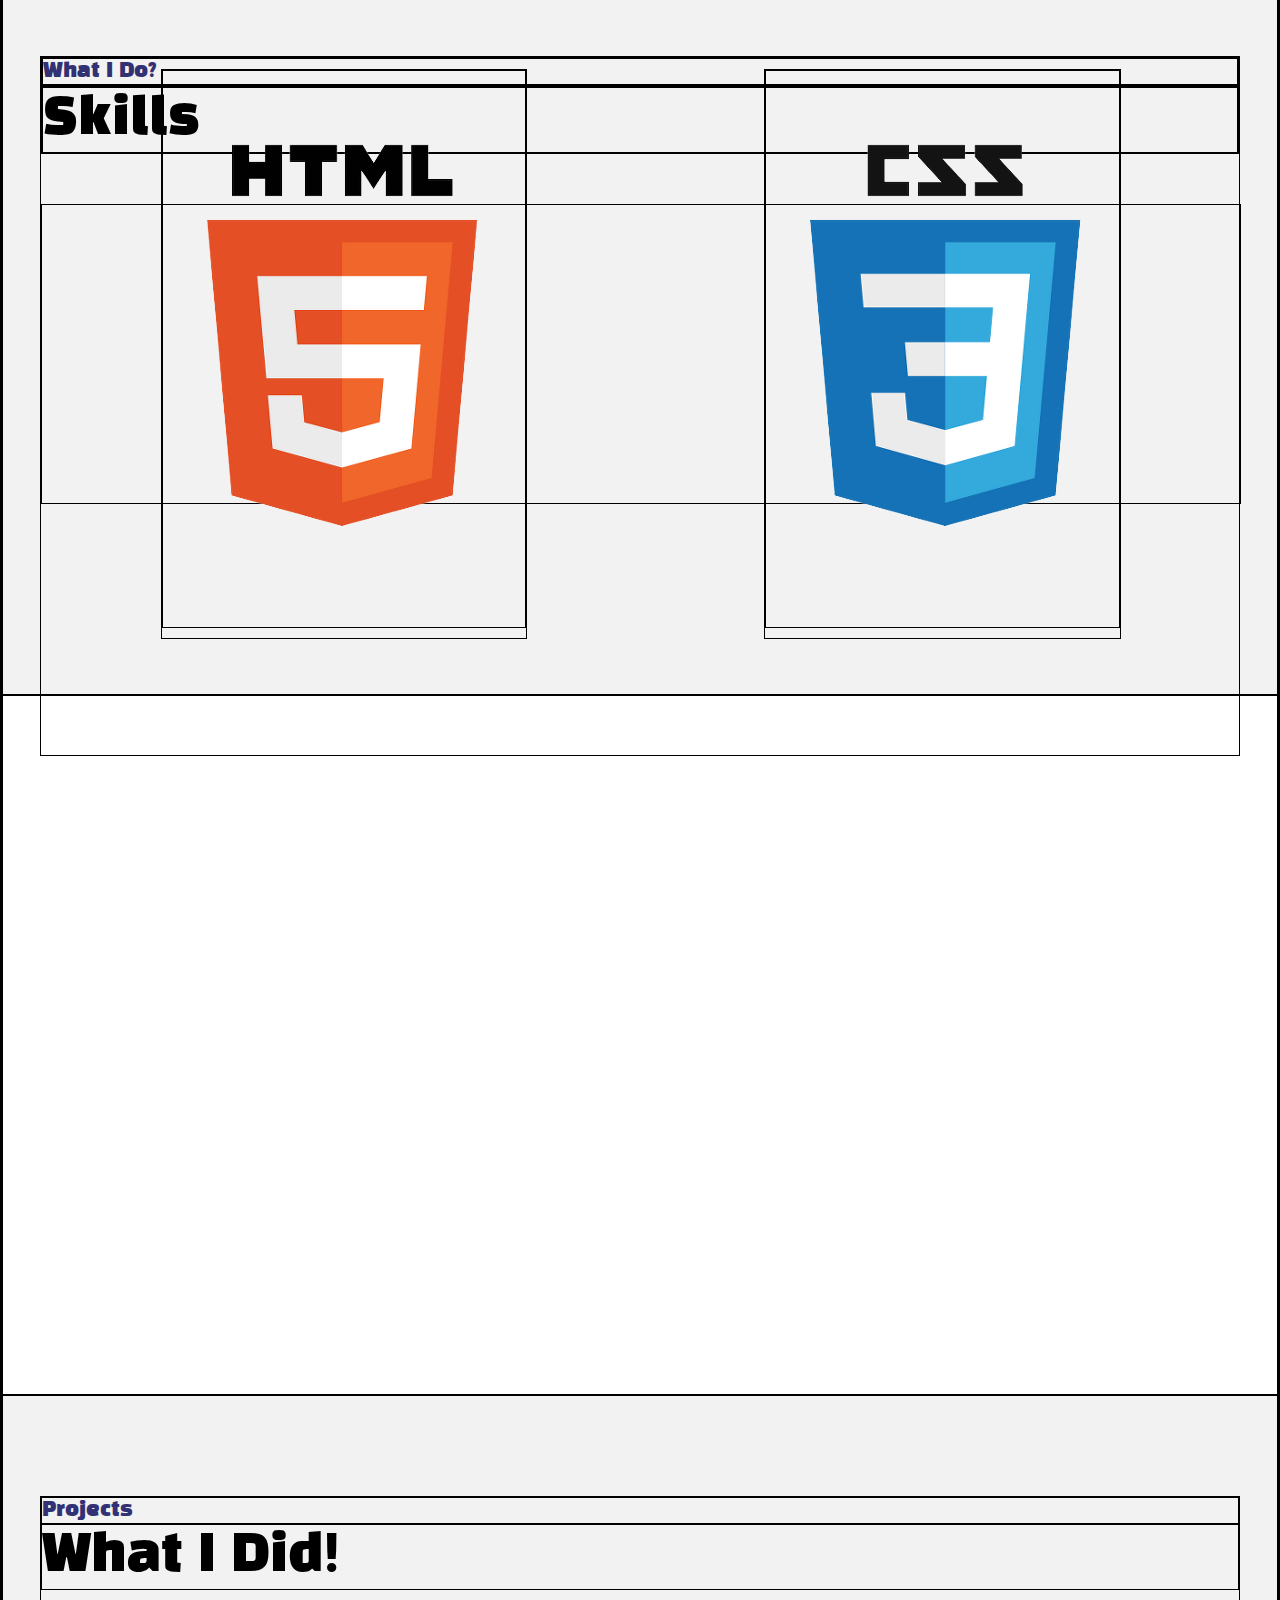
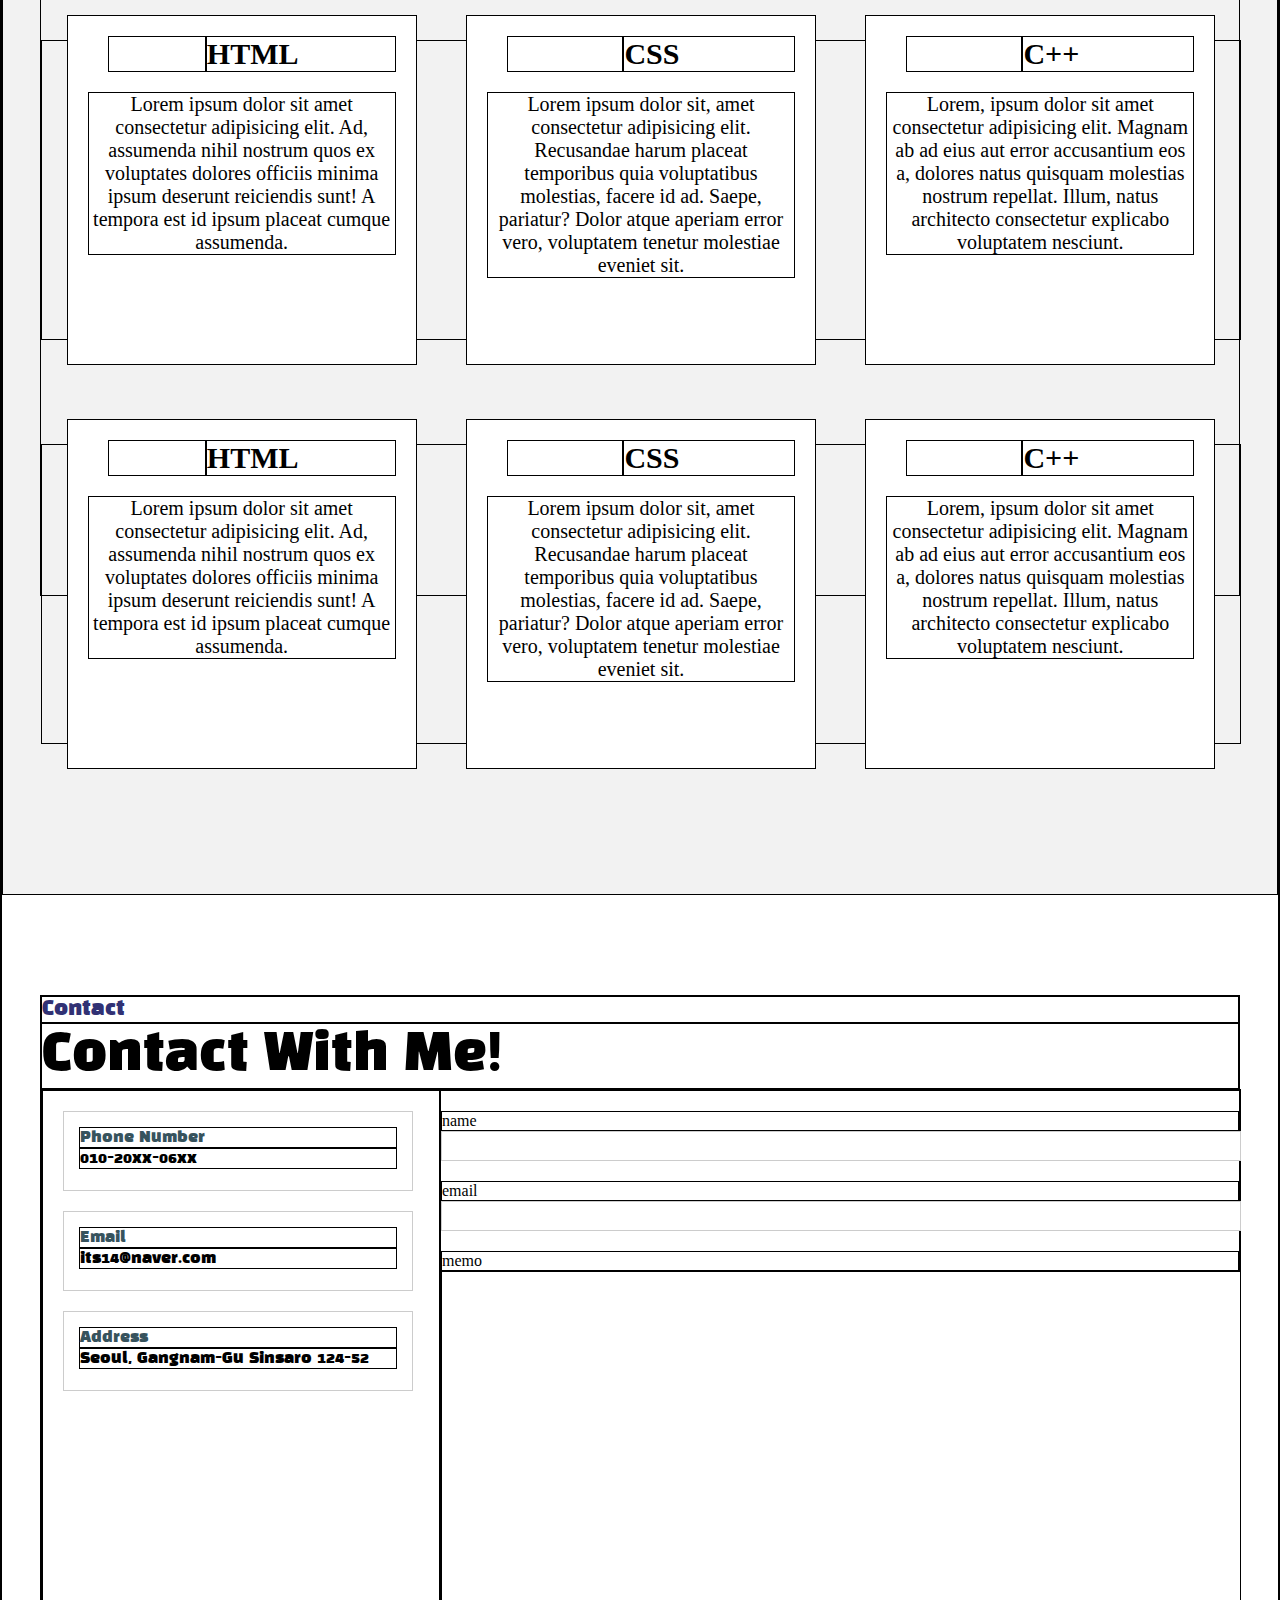
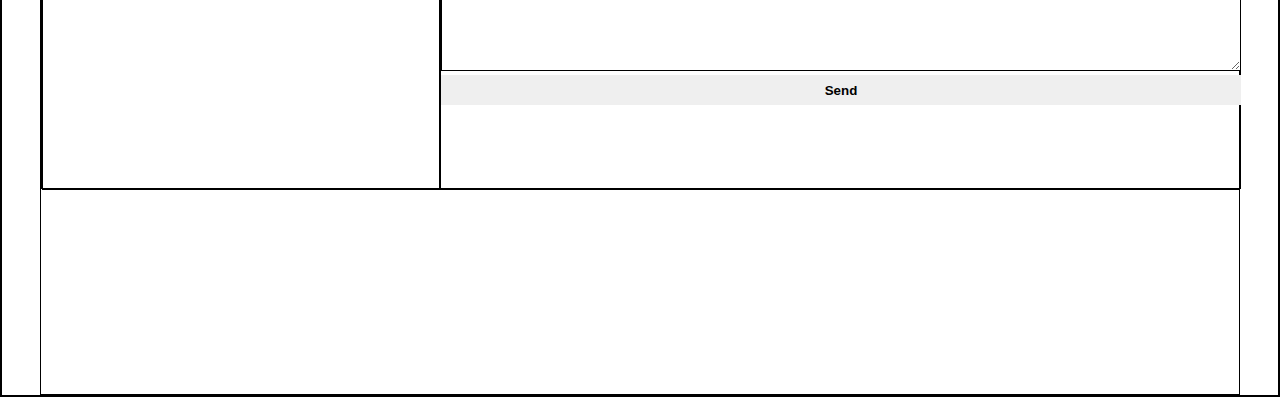
==== commit 3f1e6aaa: "Add files via upload" ====
--- a/index.html
+++ b/index.html
@@ -157,7 +157,8 @@
             <h1><a href="#skills">Skills</a></h1>
 
             <ul class="contents">
-                <img src="HTML, CSS.png" alt="">
+                <li><img src="HTML.png" alt=""></li>
+                <li><img src="CSS.png" alt=""></li>
 
                 <!--<li>
                     <h3><i class="fa-brands fa-html5"></i> HTML</h3>
--- a/style.css
+++ b/style.css
@@ -405,7 +405,8 @@
 }
 
 .skills .contents li {
-    width: 350px;
+    font-size: 40px;
+    /*width: 350px;
     height: 350px;
 
     padding: 20px;
@@ -414,7 +415,7 @@
     background-color: white;
     font-size: 20px;
 
-    transition: 0.3s;
+    transition: 0.3s;*/
     /* 색 바뀌는 시간 */
 }
 
@@ -424,7 +425,7 @@
     margin-left: 20px;
 }
 
-.skills i {
+/*.skills i {
     color: #888eef;
     font-size: 40px;
 }
@@ -438,7 +439,7 @@
 .skills .contents li:hover i {
     color: white;
     border-radius: 15px;
-}
+}*/
 
 .bg {
     width: 100%;
@@ -470,6 +471,31 @@
     font-family: "Black Han Sans", sans-serif;
     font-weight: 400;
     font-style: normal;
+}
+
+.projects .contents li {
+    width: 350px;
+    height: 350px;
+
+    padding: 20px;
+
+    text-align: center;
+    background-color: white;
+    font-size: 20px;
+
+    transition: 0.3s;
+    /* 색 바뀌는 시간 */
+}
+
+.projects .contents li:hover {
+    background-color: #888eef;
+    color: white;
+    border-radius: 15px;
+}
+
+.projects .contents li:hover i {
+    color: white;
+    border-radius: 15px;
 }
 
 .contact {
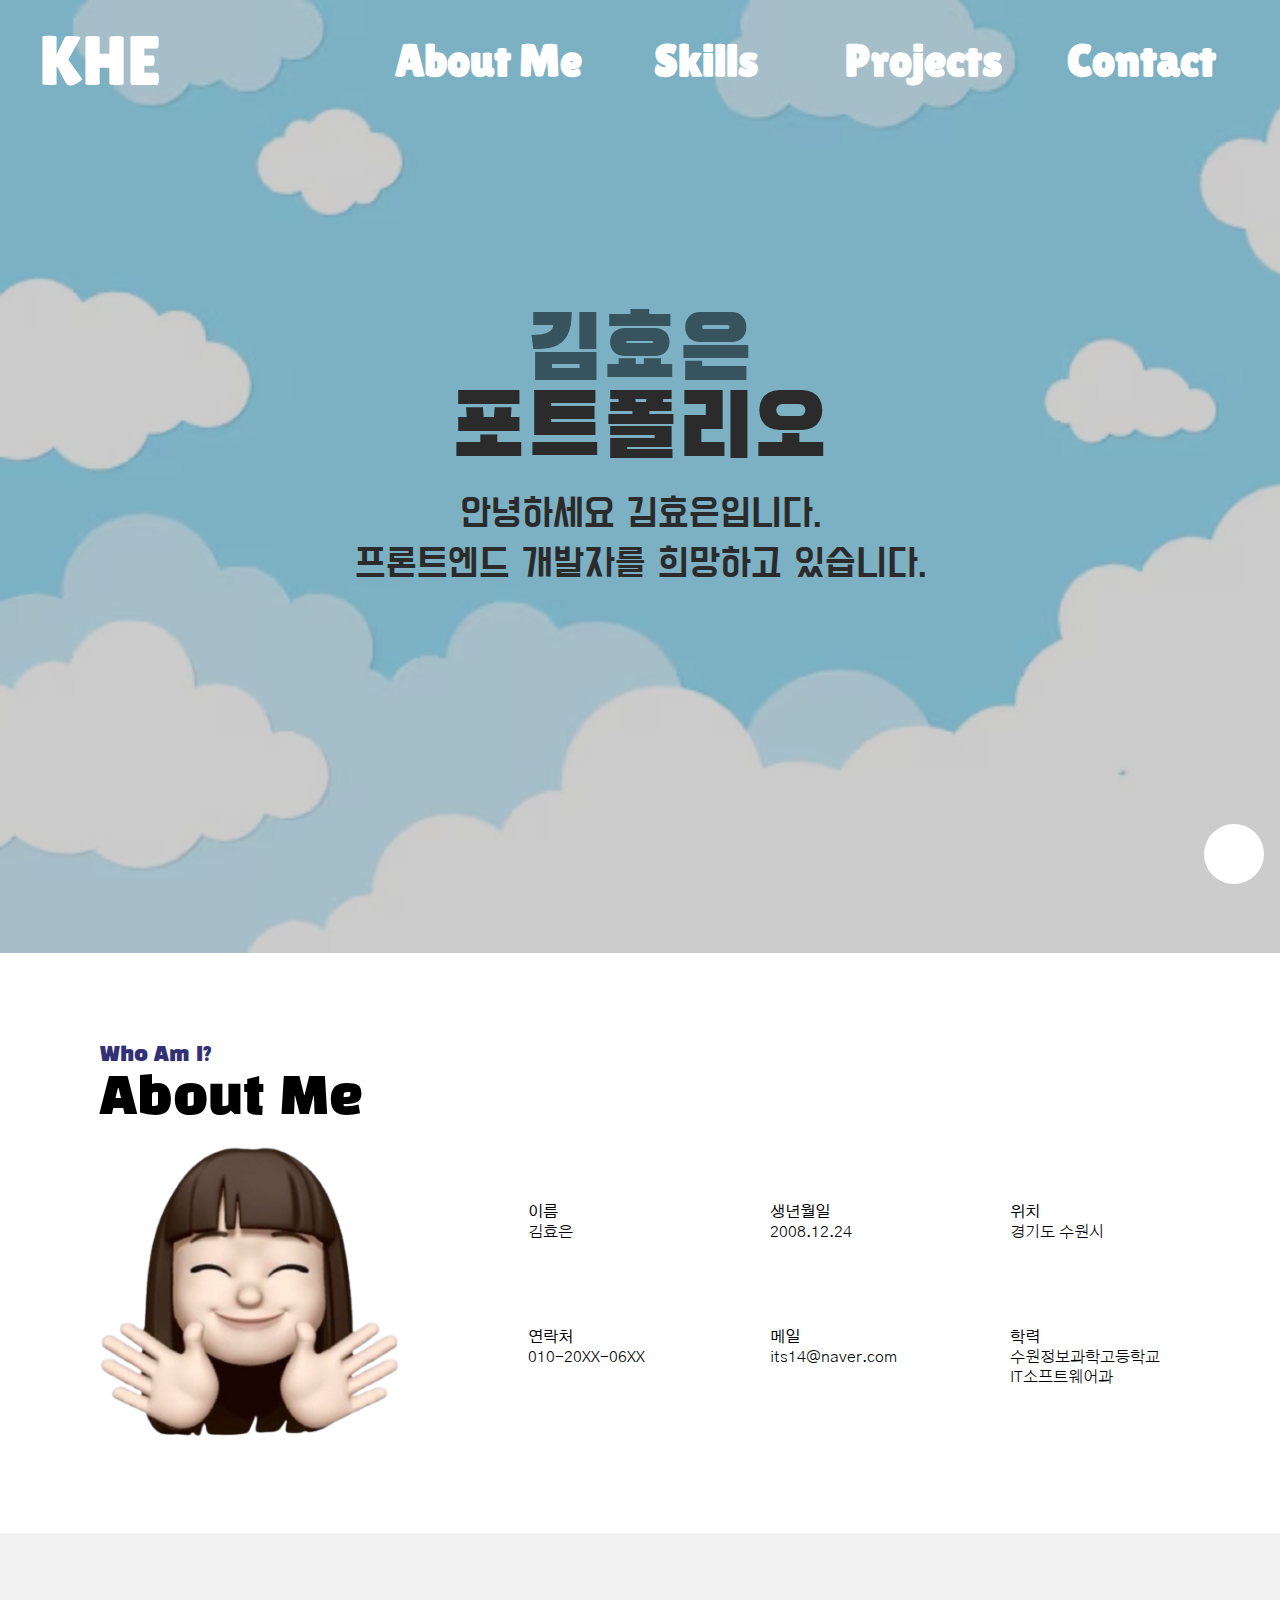
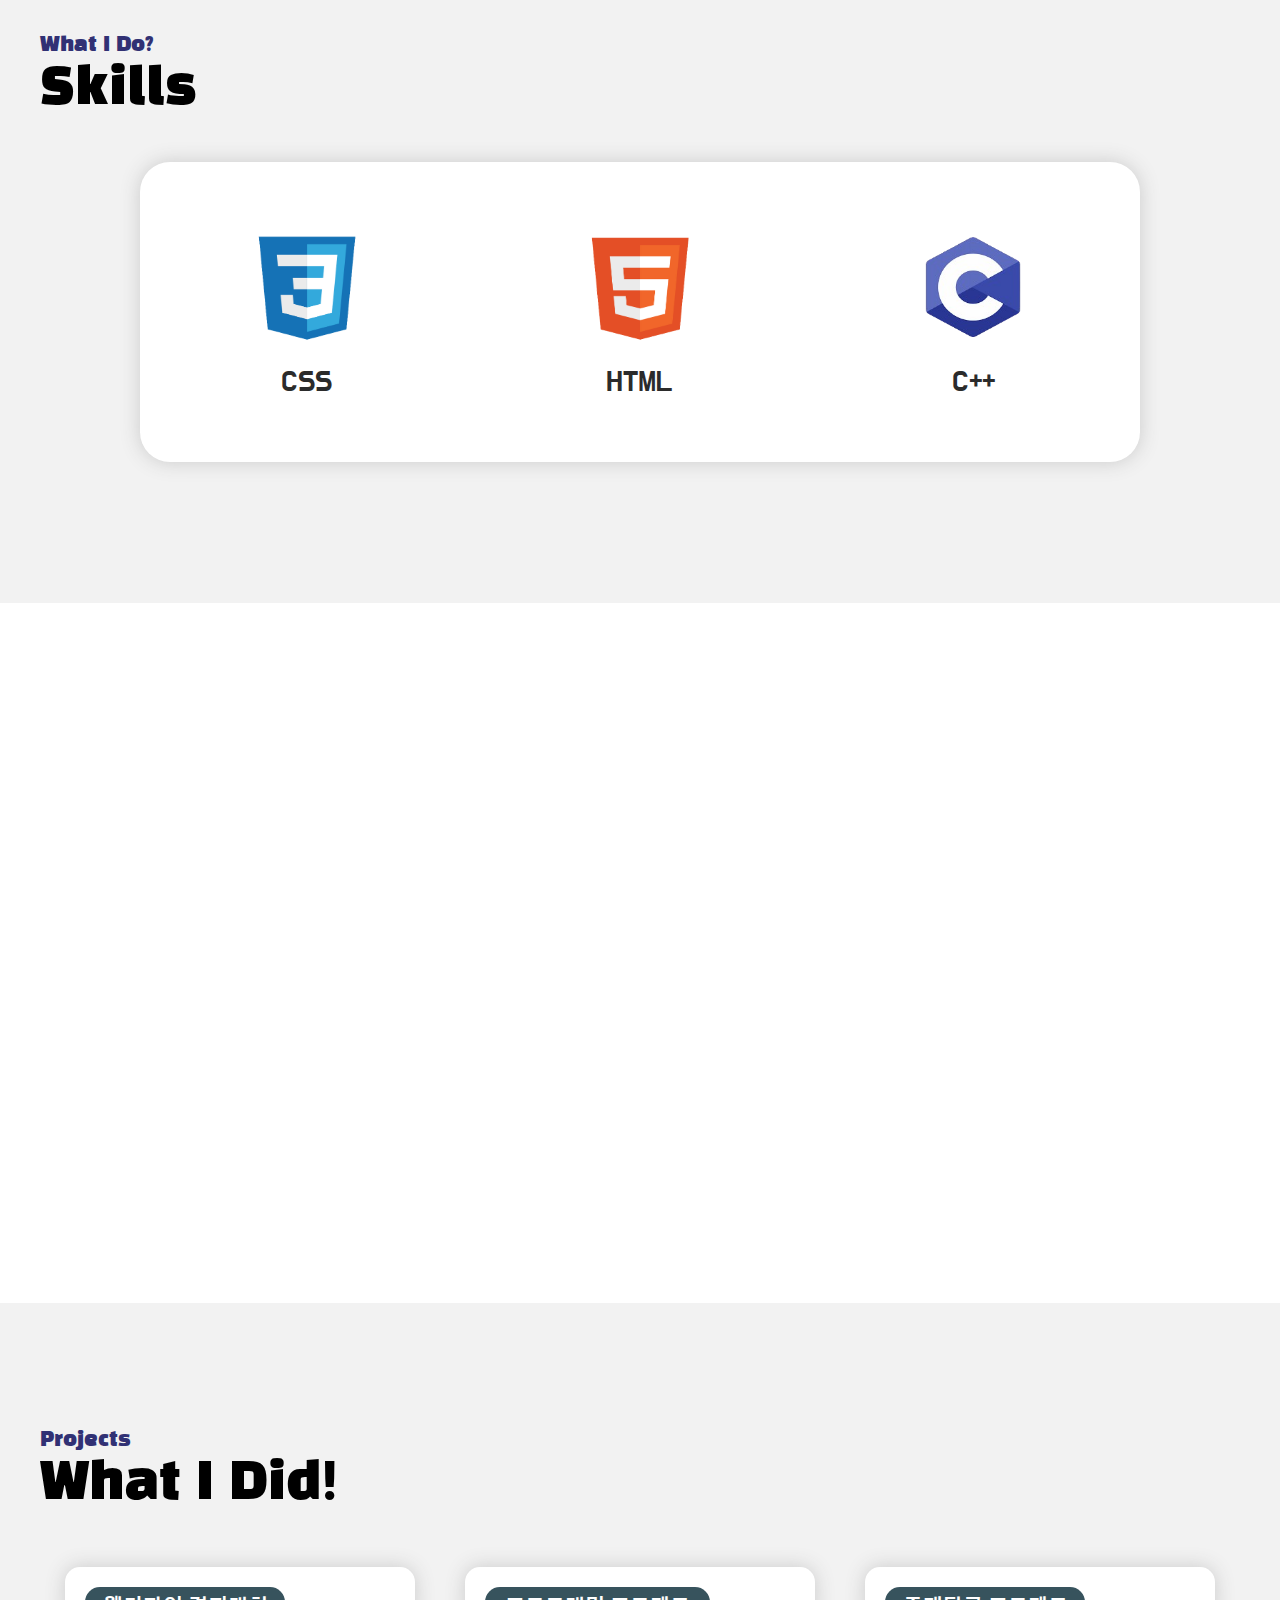
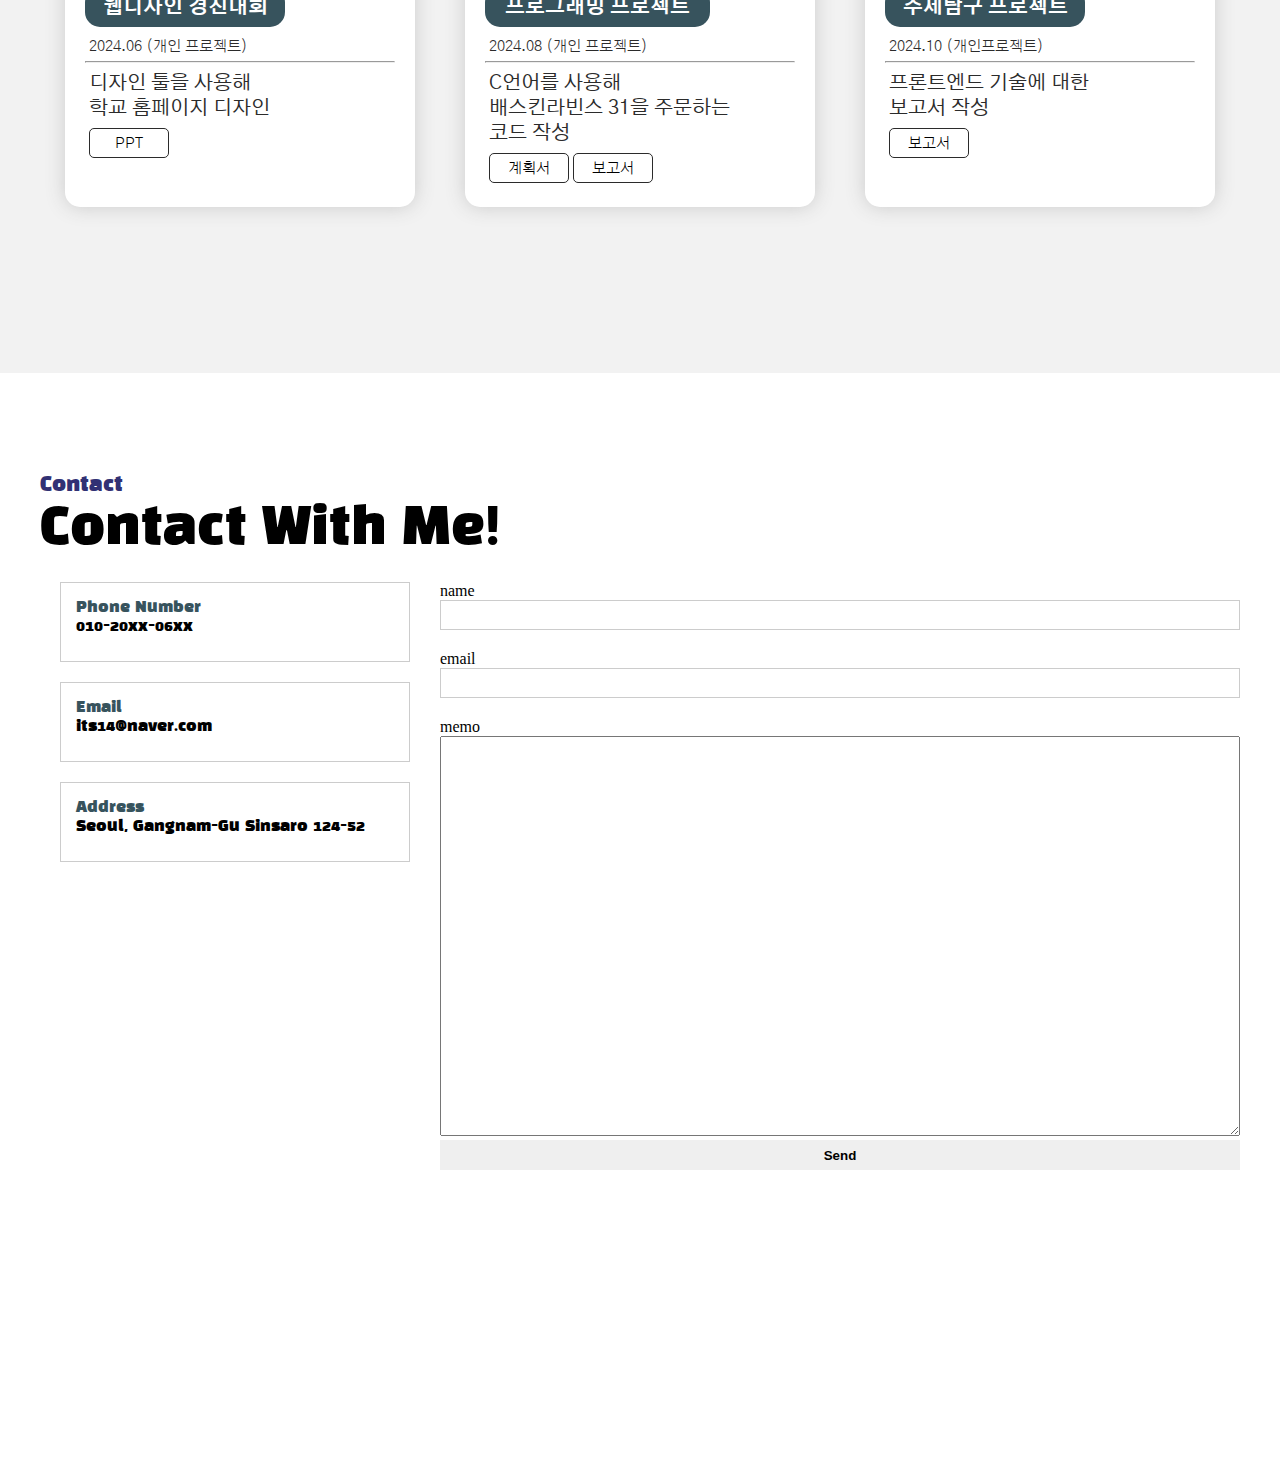
==== commit bb880cb0: "Add files via upload" ====
--- a/index.html
+++ b/index.html
@@ -71,7 +71,7 @@
                 <img src="프로필.png" alt="">
             </div>
 
-            <!--<div class="right">
+            <div class="right">
                 <ul class="left-s">
                     <li><i class="fa-solid fa-user"></i></li>
                     <li><i class="fa-solid fa-phone"></i></li>
@@ -97,56 +97,7 @@
                     <li><b>위치</b><br>경기도 수원시</li>
                     <li><b>학력</b><br>수원정보과학고등학교<br>IT소프트웨어과</li>
                 </ul>
-
-                
-            </div>-->
-
-            <!--<div class="right-top">
-
-                <ul class="left-s">
-                    <li><i class="fa-solid fa-user"></i></li>
-                    <li><i class="fa-solid fa-calendar"></i></li>
-                    <li><i class="fa-solid fa-location-dot"></i></li>
-                </ul>
-
-                <ul class="right-s">
-                    <li><i class="fa-solid fa-phone"></i></li>
-                    <li><i class="fa-solid fa-envelope"></i></li>
-                    <li><i class="fa-solid fa-school-flag"></i></li>
-                </ul>   
-
-            </div>
-
-            <div class="right-bottom">
-
-                <ul class="left-ss"></ul>
-                    <li><b>이름</b><br>김효은</li>
-                    <li><b>생년월일</b><br>2008.12.24</li>
-                    <li><b>위치</b><br>경기도 수원시</li>
-                </ul>
-                    
-                <ul class="right-ss">
-                    <li><b>연락처</b><br>010-20XX-06XX</li>
-                    <li><b>메일</b><br>its14@naver.com</li>
-                    <li><b>학력</b><br>수원정보과학고등학교<br>IT소프트웨어과</li>
-                </ul>
-
-            </div>-->
-
-            <div class="right-top">
-                <ul class="left-s">
-                    <li class="fa-user1"><i class="fa-solid fa-user"></i><b>이름</b><br>김효은</li>
-                    <li class="fa-calendar1"><i class="fa-solid fa-calendar"></i><b>생년월일</b><br>2008.12.24</li>
-                    <li class="fa-location-dot1"><i class="fa-solid fa-location-dot"></i><b>주소</b><br>경기도 수원시</li>
-                </ul>
-            
-                <ul class="right-s">
-                    <li class="fa-phone1"><i class="fa-solid fa-phone"></i> 연락처<br>010-20XX-06XX</li>
-                    <li class="fa-envelope1"><i class="fa-solid fa-envelope"></i> 메일<br>its14@naver.com</li>
-                    <li class="fa-school-flag1"><i class="fa-solid fa-school-flag"></i> 학력<br>수원정보과학고등학교<br>IT소프트웨어과</li>
-                </ul>   
-            </div>            
-            
+            </div>
         </div>
     </div>
 
@@ -157,8 +108,9 @@
             <h1><a href="#skills">Skills</a></h1>
 
             <ul class="contents">
-                <li><img src="HTML.png" alt=""></li>
-                <li><img src="CSS.png" alt=""></li>
+                <li><img src="CSS.png" class="CSS" alt="" width="100px" height="110px"><br>CSS</li>
+                <li><img src="HTML.png" class="HTML" alt="" width="100px" height="110px"><br>HTML</li>
+                <li><img src="C++.png" class="C" alt="" width="100px" height="110px"><br>C++</li>
 
                 <!--<li>
                     <h3><i class="fa-brands fa-html5"></i> HTML</h3>
@@ -186,10 +138,38 @@
 
     <div class="bg"></div>
 
-    <div class="skills projects" id="projects">
-        <div class="skills-inner">
-            <h2>Projects</h2>
-            <h1>What I Did!</h1>
+    <div class="projects" id="projects">
+        <div class="projects-inner">
+            <h2><a href="#projects">Projects</a></h2>
+            <h1><a href="#proejcts">What I Did!</a></h1>
+
+            <ul class="contents">
+                <li>
+                    <h3 class="Web">웹디자인 경진대회</h3>
+                    <p class="time">2024.06 (개인 프로젝트)</p>
+                    <hr>
+                    <p class="what"><b>디자인 툴을 사용해 <br>학교 홈페이지 디자인</b></p>
+                    <a href="https://www.miricanvas.com/v/13bhfj1" class="bogose"><i class="fa-light fa-hashtag"></i> PPT</a>
+                </li>
+
+                <li>
+                    <h3 class="pro">프로그래밍 프로젝트</h3>
+                    <p class="time">2024.08 (개인 프로젝트)</p>
+                    <hr>
+                    <p class="what"><b>C언어를 사용해 <br>배스킨라빈스 31을 주문하는 <br>코드 작성</b></p>
+                    <span><a href="https://www.miricanvas.com/v/13tmcyd" class="bogose"><i class="fa-light fa-hashtag"></i> 계획서</a> <a href="https://www.miricanvas.com/v/13tfjs6" class="bogose"><i class="fa-light fa-hashtag"></i> 보고서</a></span>
+                </li>
+
+                <li>
+                    <h3 class="juje">주제탐구 프로젝트</h3>
+                    <p class="time">2024.10 (개인프로젝트)</p>
+                    <hr>
+                    <p class="what"><b>프론트엔드 기술에 대한 <br>보고서 작성</b></p>
+                    <a href="https://www.miricanvas.com/v/13tm244" class="bogose"><i class="fa-light fa-hashtag"></i> 보고서</a>
+                </li>
+            </ul>   
+
+            <!--<br><br><br>
 
             <ul class="contents">
                 <li>
@@ -212,32 +192,7 @@
                         eos a, dolores natus quisquam molestias nostrum repellat. Illum, natus architecto consectetur
                         explicabo voluptatem nesciunt.</p>
                 </li>
-            </ul>   
-
-            <br><br><br>
-
-            <ul class="contents">
-                <li>
-                    <h3><i class="fa-brands fa-html5"></i> HTML</h3>
-                    <p>Lorem ipsum dolor sit amet consectetur adipisicing elit. Ad, assumenda nihil nostrum quos ex
-                        voluptates dolores officiis minima ipsum deserunt reiciendis sunt! A tempora est id ipsum
-                        placeat cumque assumenda.</p>
-                </li>
-
-                <li>
-                    <h3><i class="fa-brands fa-css3-alt"></i> CSS</h3>
-                    <p>Lorem ipsum dolor sit, amet consectetur adipisicing elit. Recusandae harum placeat temporibus
-                        quia voluptatibus molestias, facere id ad. Saepe, pariatur? Dolor atque aperiam error vero,
-                        voluptatem tenetur molestiae eveniet sit.</p>
-                </li>
-
-                <li>
-                    <h3><i class="fa-regular fa-keyboard"></i> C++</h3>
-                    <p>Lorem, ipsum dolor sit amet consectetur adipisicing elit. Magnam ab ad eius aut error accusantium
-                        eos a, dolores natus quisquam molestias nostrum repellat. Illum, natus architecto consectetur
-                        explicabo voluptatem nesciunt.</p>
-                </li>
-            </ul>
+            </ul>-->
 
         </div>
     </div>
--- a/style.css
+++ b/style.css
@@ -6,7 +6,7 @@
     box-sizing: border-box;
     /*테두리 두께 무시*/
 
-    border: 1px solid black;
+    /*border: 1px solid black;*/
 }
 
 html {
@@ -219,6 +219,7 @@
 .about {
     width: 1080px;
     height: 500px;
+
     margin: 0 auto;
 }
 
@@ -259,113 +260,87 @@
     margin-top: -20px;
 }
 
-/*.about .fa-solid {
-    font-size: 40px;
-    color: #2b2b2b;
-}
-
-.about .right-top {
+.about .right {
     width: 900px;
     height: 300px;
-
-    margin-left: 30px;
-    line-height: 150px;
-}
-
-.about .right-top .left-s {
-    width: 800px;
-    height: 150px;
+    padding-left: 70px;
+    margin-top: -10px;
 
     display: flex;
 }
 
-.about .right-top .right-s {
-    width: 800px;
-    height: 150px;
-
-    display: flex;
-}
-
-.about .right-bottom {
-    width: 900px;
-    height: 300px;
-
-    /*margin-left: 30px;
-    line-height: 150px;*/
-
-/*background-color: aqua;
-}
-
-.about .right-bottom .left-ss {
-    width: 800px;
-    height: 150px;
-
-    display: flex;
-}
-
-.about .right-bottom .right-ss {
-    width: 800px;
-    height: 150px;
-
-    display: flex;
-}
-
-.fa-calendar {
-    margin-left: 250px;
-}
-
-.fa-location-dot {
-    margin-left: 250px;
-}
-
-.fa-envelope {
-    margin-left: 243px;
-}
-
-.fa-school-flag {
-    margin-left: 239px;
-}*/
+.about .left-s li {
+    width: 240px;
+    height: 75px;
+    margin-top: 50px;
+}
+
+.about .center-s li {
+    width: 240px;
+    height: 75px;
+    margin-top: 50px;
+}
+
+.about .right-s li {
+    width: 240px;
+    height: 75px;
+    margin-top: 50px;
+}
 
 .about .fa-solid {
     font-size: 40px;
     color: #2b2b2b;
 }
 
-.fa-user1 {
-    margin-right: 150px;
-}
-
-.right-top {
-    margin-bottom: 20px; /* 위쪽 요소와의 간격 */
-}
-
-.left-s, .right-s {
-    display: flex;
-    list-style: none;
-    display: flex;
-}
-
-.left-s li, .right-s li {
-    margin-bottom: 10px; /* 항목 간 간격 조정 */
-    display: flex; /* 아이콘과 텍스트를 가로로 배치 */
-    align-items: flex-start; /* 아이콘과 텍스트 정렬 */
-}
-
-.left-s li i, .right-s li i {
-    margin-right: 8px; /* 아이콘과 텍스트 간격 */
-    font-size: 40px; /* 아이콘 크기 조정 */
-}
-
-.left-s li span, .right-s li span {
-    display: block; /* 블록 요소로 만들어 줄 바꿈 효과 */
+.about .left-ss li {
+    width: 240px;
+    height: 75px;
+    margin-top: 50px;
+
+    text-align: left;
+    margin-left: -662px;
+
+    font-family: "Gothic A1", sans-serif;
+    font-weight: 300;
+    font-style: normal;
+}
+
+.about .center-ss li {
+    width: 240px;
+    height: 75px;
+    margin-top: 50px;
+
+    text-align: left;
+    margin-left: -420px;
+
+    font-family: "Gothic A1", sans-serif;
+    font-weight: 300;
+    font-style: normal;
+}
+
+.about .right-ss li {
+    width: 240px;
+    height: 75px;
+    margin-top: 50px;
+
+    text-align: left;
+    margin-left: -180px;
+
+    font-family: "Gothic A1", sans-serif;
+    font-weight: 300;
+    font-style: normal;
+}
+
+.fa-school-flag {
+    margin-left: -7px;
 }
 
 .skills {
     background-color: #f2f2f2;
     width: 100%;
-    height: 740px;
-
-    margin-top: 100px;
+    height: 670px;
+
+    margin-top: 80px;
     padding-top: 100px;
 }
 
@@ -393,9 +368,22 @@
     margin: 0 auto;
 }
 
+.skills .skills-inner ul{
+    width: 1000px;
+    height: 300px;
+
+    border-radius: 30px;
+    background-color: white;
+
+    margin: 0 auto;
+    margin-top: 40px;
+
+    box-shadow: 0px 0px 20px #cacaca;
+}
+
 .skills .contents {
     width: 1200px;
-    height: 300px;
+    height: 200px;
 
     display: flex;
     justify-content: space-around;
@@ -404,8 +392,26 @@
     margin-top: 50px;
 }
 
+.skills img {
+    margin-bottom: 20px;
+}
+
+.skills img {
+    margin-top: 20px;
+    margin-bottom: 10px;
+}
+
 .skills .contents li {
-    font-size: 40px;
+    font-size: 30px;
+    text-align: center;
+
+    font-family: "Do Hyeon", sans-serif;
+    font-weight: 400;
+    font-style: normal;
+
+    margin-top: -10px;
+
+    color: #2b2b2b;
     /*width: 350px;
     height: 350px;
 
@@ -419,13 +425,13 @@
     /* 색 바뀌는 시간 */
 }
 
-.skills h3 {
+/*.skills h3 {
     font-size: 30px;
     margin-bottom: 20px;
     margin-left: 20px;
 }
 
-/*.skills i {
+.skills i {
     color: #888eef;
     font-size: 40px;
 }
@@ -452,14 +458,19 @@
 }
 
 .projects {
-    height: 1100px;
-    margin-top: 0;
-}
-
-.projects h2 {
+    background-color: #f2f2f2;
+    width: 100%;
+    height: 670px;
+
+    padding-top: 100px;
+}
+
+.projects h2 a{
     font-size: 20px;
     color: rgb(49, 49, 116);
 
+    margin-top: 25px;
+
     font-family: "Black Han Sans", sans-serif;
     font-weight: 400;
     font-style: normal;
@@ -473,9 +484,27 @@
     font-style: normal;
 }
 
+.projects-inner {
+    width: 1200px;
+    height: 700px;
+
+    margin: 0 auto;
+}
+
+.projects .contents {
+    width: 1200px;
+    height: 300px;
+
+    display: flex;
+    justify-content: space-around;
+    align-items: center;
+
+    margin-top: 20px;
+}
+
 .projects .contents li {
     width: 350px;
-    height: 350px;
+    height: 240px;
 
     padding: 20px;
 
@@ -483,8 +512,94 @@
     background-color: white;
     font-size: 20px;
 
-    transition: 0.3s;
+    border-radius: 15px;
+
+    font-family: "Gothic A1", sans-serif;
+    font-weight: 300;
+    font-style: normal;
+
+    color: #2b2b2b;
+
+    box-shadow: 0px 0px 20px #cacaca;
+}
+
+.projects h3 {
+    font-size: 20px;
+    margin-bottom: 10px;
+
+    text-align: center;
+    line-height: 40px;
+
+    border-radius: 15px;
+    
+    background-color: rgb(55, 83, 93);
+    color: white;
+}
+
+.Web {
+    width: 200px;
+    height: 40px;
+}
+
+.pro {
+    width: 225px;
+    height: 40px;
+}
+
+.juje {
+    width: 200px;
+    height: 40px;
+}
+
+.projects .time {
+    font-size: 15px;
+
+    margin-bottom: 5px;
+    margin-left: 4px;
+
+    text-align: left;
+}
+
+.projects .what {
+    margin-top: 8px;
+    margin-left: 4px;
+
+    text-align: left;
+}
+
+.projects .bogose {
+    width: 80px;
+    height: 30px;
+
+    
+    font-size: 15px;
+
+    align-items: center;
+    text-align: center;
+    line-height: 30px;
+    
+    margin-top: 7px;
+    margin-left: 4px;
+
+    border: 1.3px solid #2b2b2b;
+    border-radius: 5px;
+
+    transition: 0.5s;
     /* 색 바뀌는 시간 */
+}
+
+.projects span {
+    display: flex;
+}
+
+.projects .bogose:hover {
+    background-color: #2b2b2b;
+    color: white;
+}
+
+/*.projects i {
+    color: #888eef;
+    font-size: 40px;
 }
 
 .projects .contents li:hover {
@@ -496,7 +611,7 @@
 .projects .contents li:hover i {
     color: white;
     border-radius: 15px;
-}
+}*/
 
 .contact {
     width: 1200px;
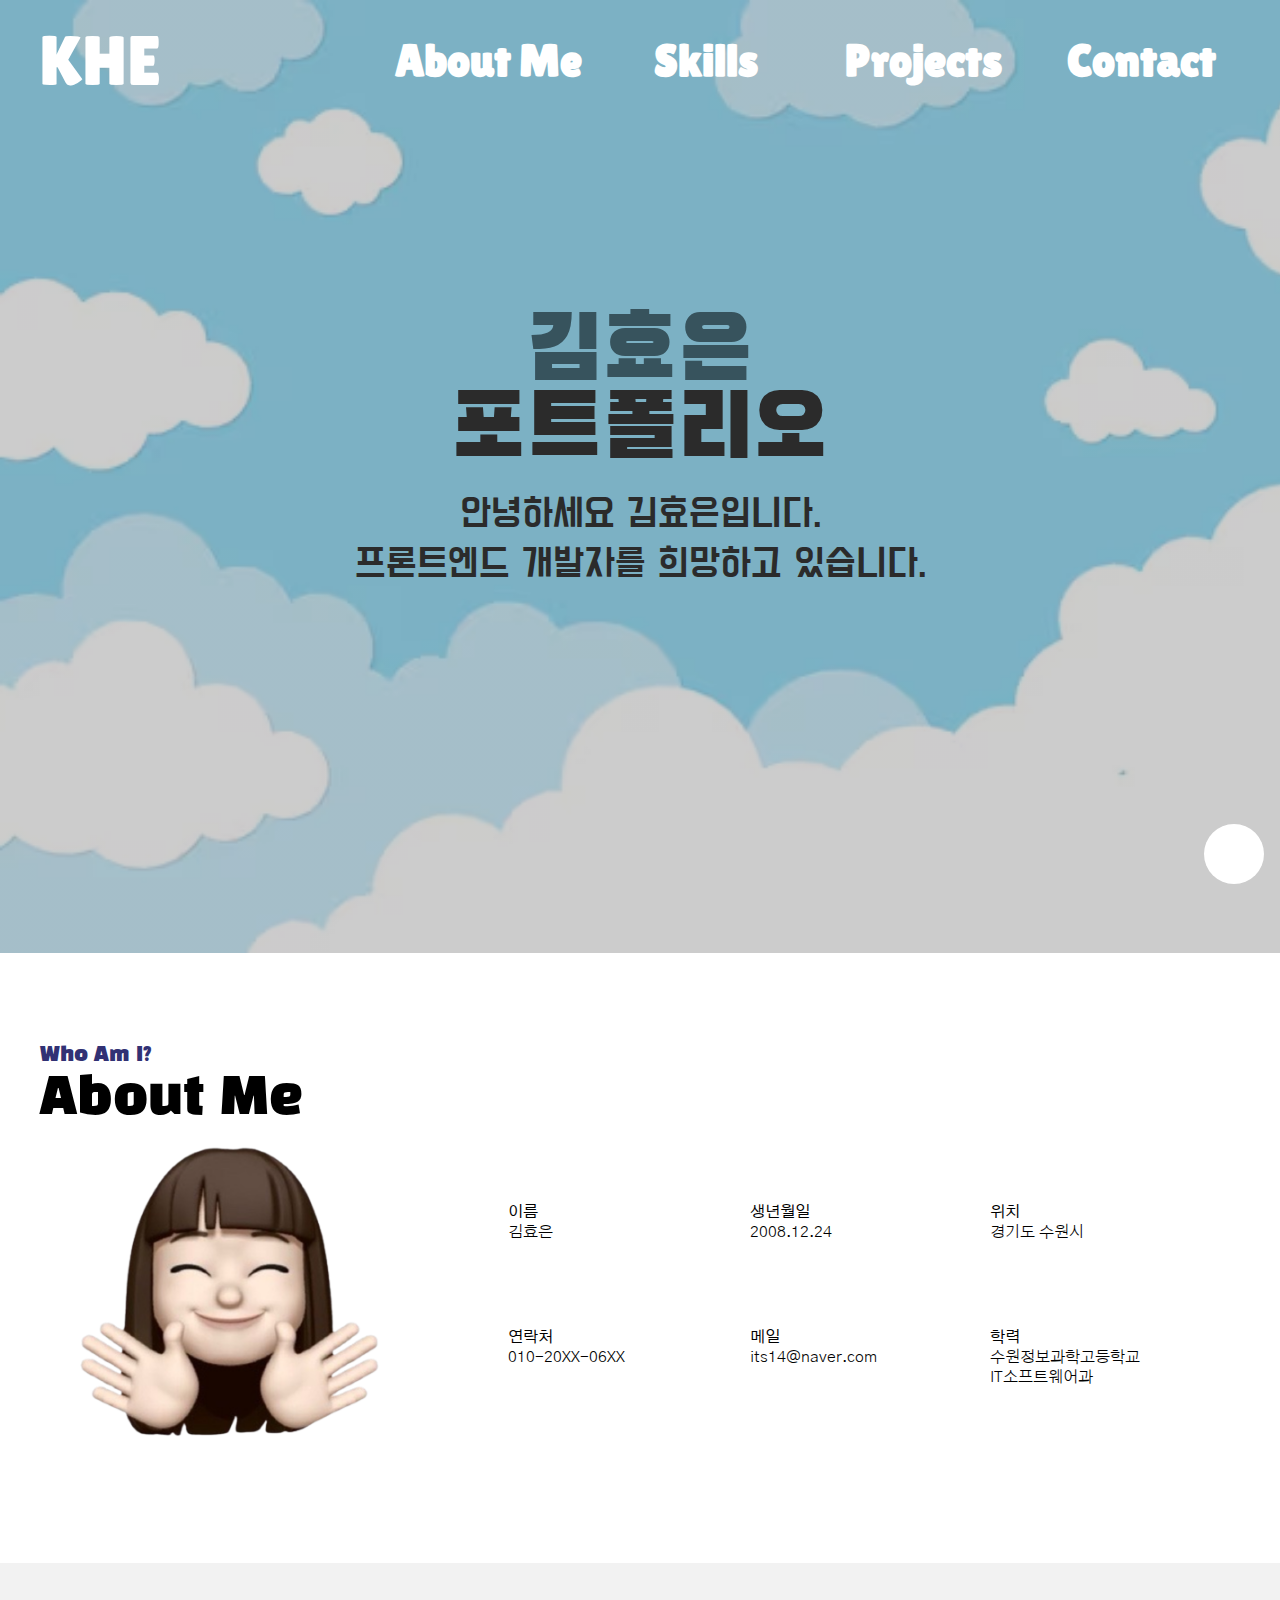
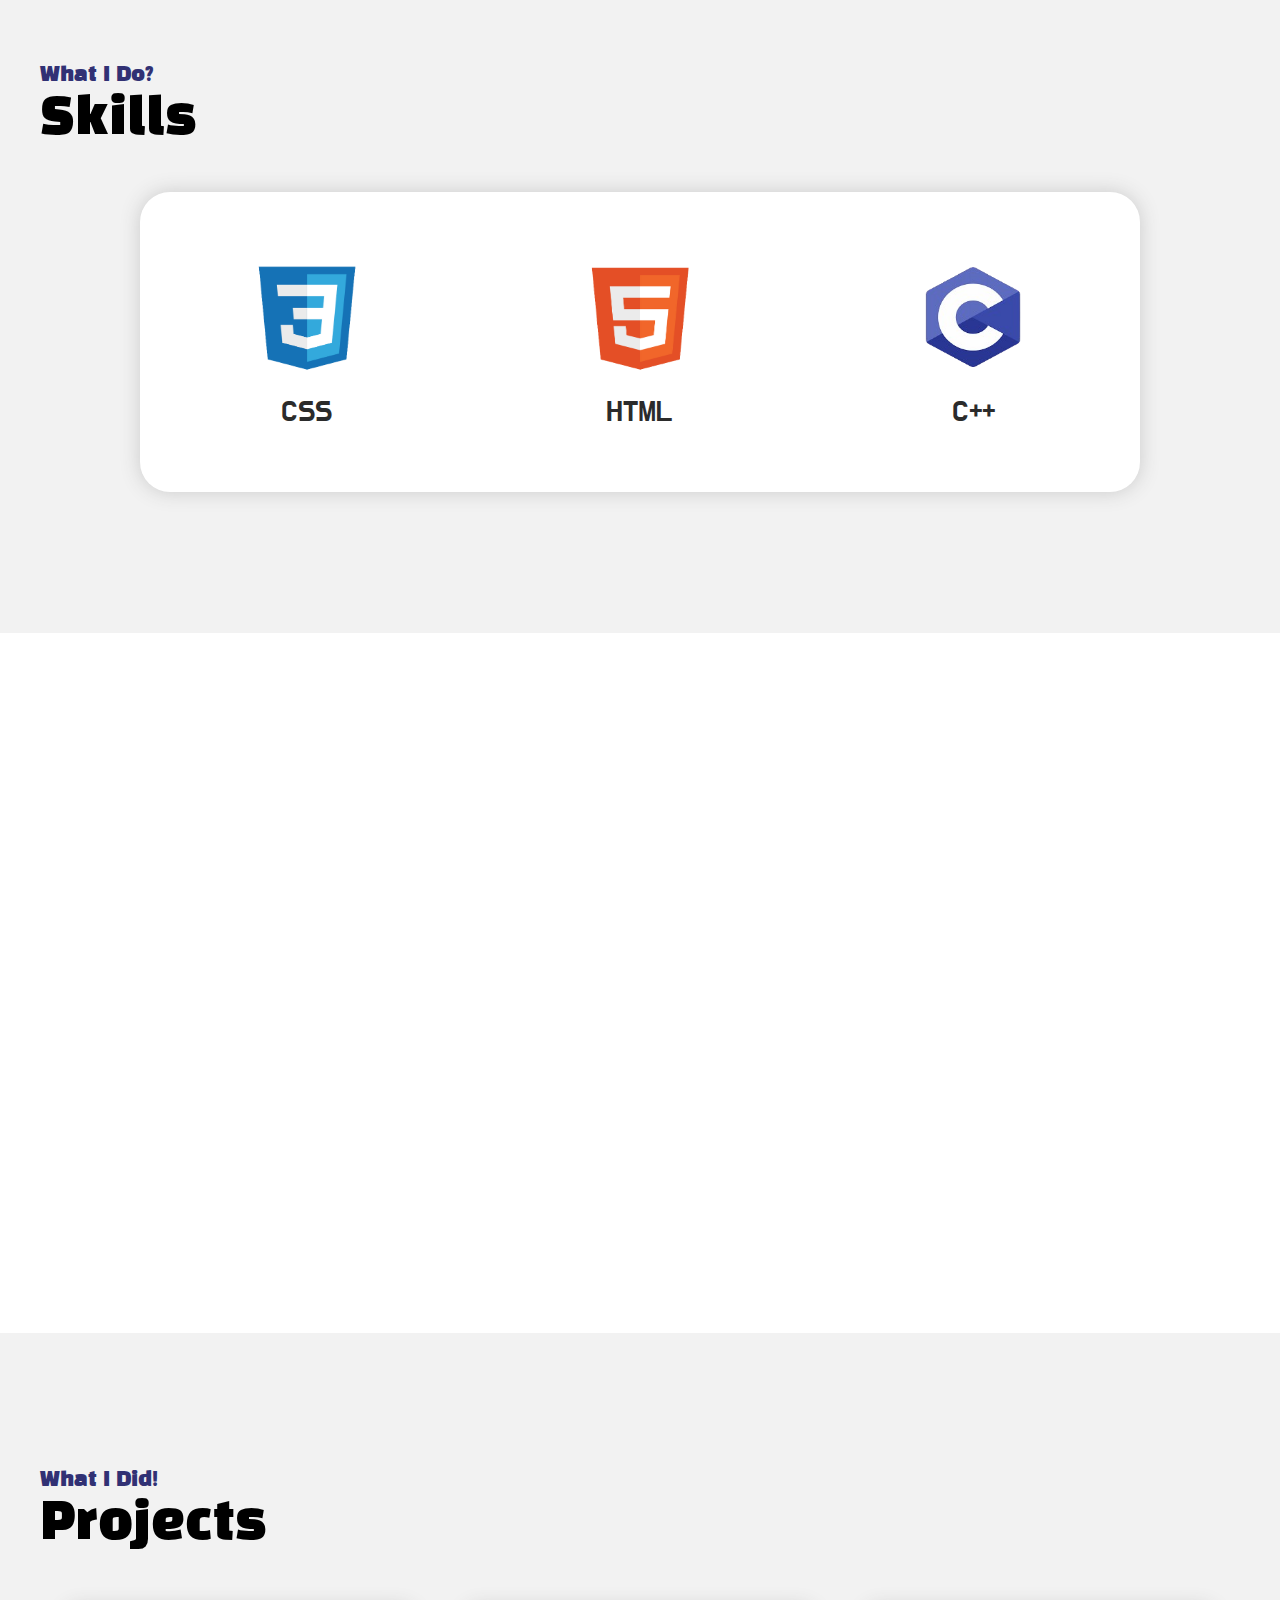
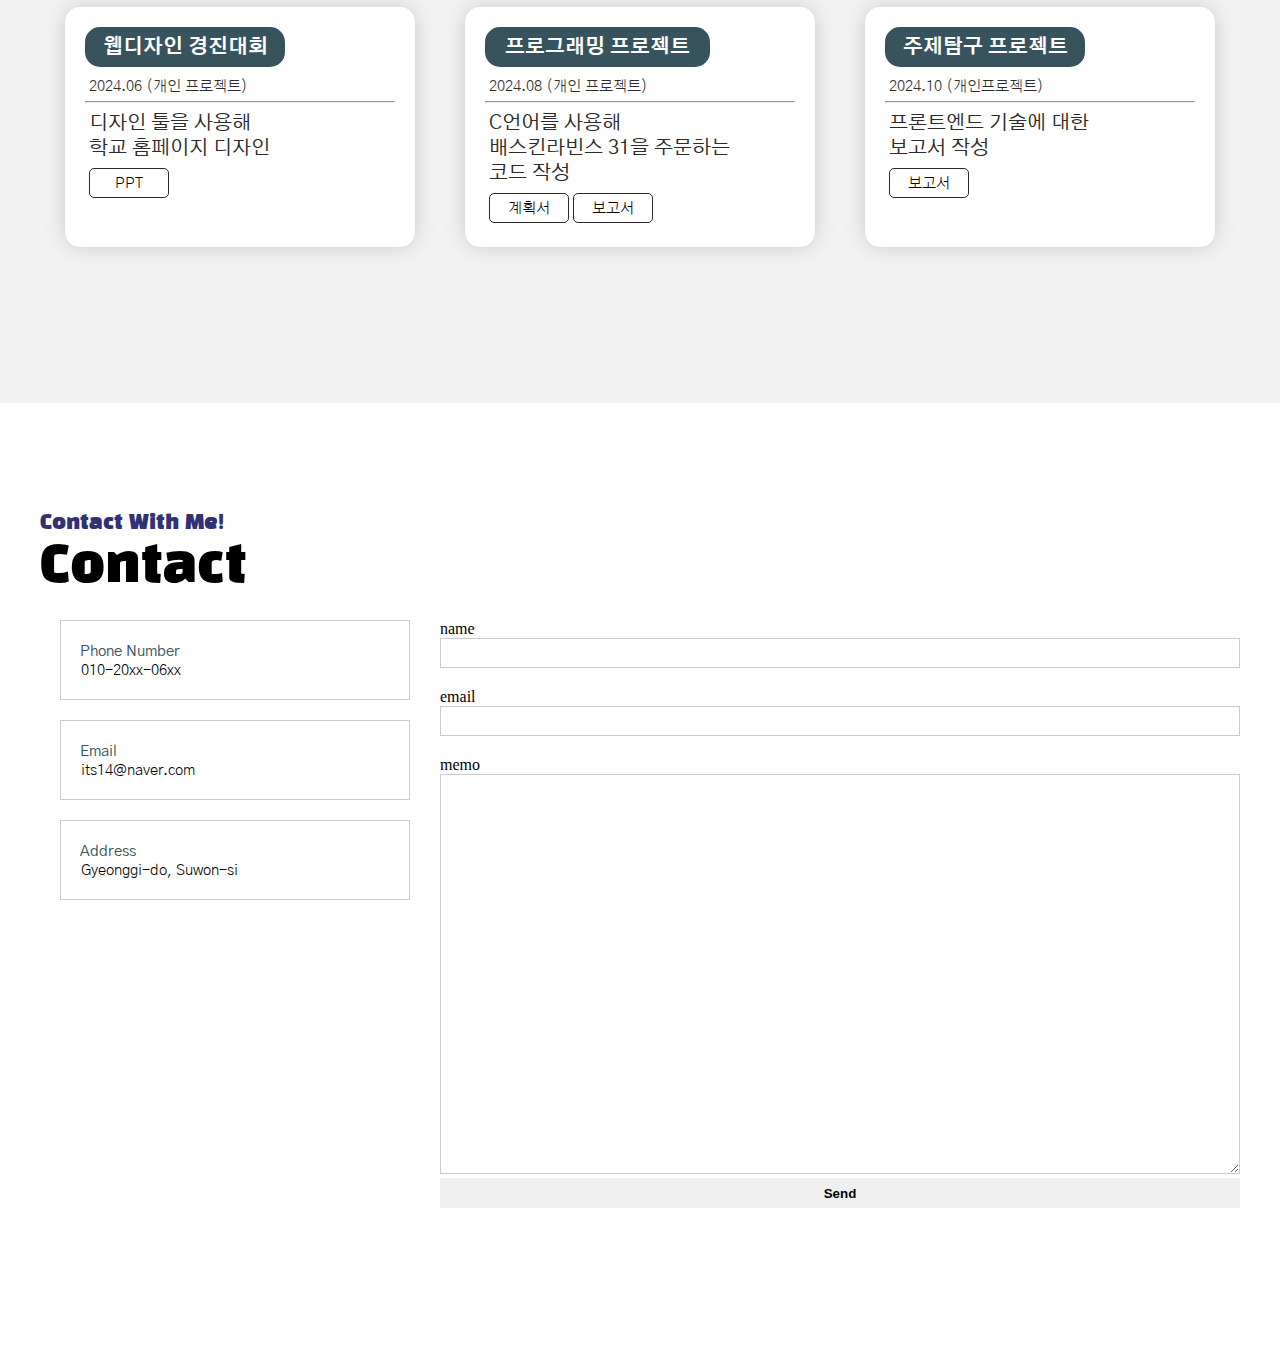
==== commit bf6ab74c: "Add files via upload" ====
--- a/index.html
+++ b/index.html
@@ -140,8 +140,8 @@
 
     <div class="projects" id="projects">
         <div class="projects-inner">
-            <h2><a href="#projects">Projects</a></h2>
-            <h1><a href="#proejcts">What I Did!</a></h1>
+            <h2><a href="#projects">What I Did!</a></h2>
+            <h1><a href="#proejcts">Projects</a></h1>
 
             <ul class="contents">
                 <li>
@@ -198,24 +198,27 @@
     </div>
 
     <div class="contact" id="contact">
-        <h2>Contact</h2>
-        <h1>Contact With Me!</h1>
+
+        <br><br><br><br><br><br>
+
+        <h2><a href="#contact">Contact With Me!</a></h2>
+        <h1><a href="#contact">Contact</a></h1>
 
         <div class="contents">
             <div class="left">
                 <div class="info">
-                    <h3>Phone Number</h3>
+                    <h3><b>Phone Number</b></h3>
                     <p>010-20xx-06xx</p>
                 </div>
 
                 <div class="info">
-                    <h3>Email</h3>
+                    <h3><b>Email</b></h3>
                     <p>its14@naver.com</p>
                 </div>
 
                 <div class="info">
-                    <h3>Address</h3>
-                    <p>Seoul, Gangnam-Gu Sinsaro 124-52</p>
+                    <h3><b>Address</b></h3>
+                    <p>Gyeonggi-do, Suwon-si</p>
                 </div>
             </div>
 
--- a/style.css
+++ b/style.css
@@ -217,8 +217,8 @@
 }*/
 
 .about {
-    width: 1080px;
-    height: 500px;
+    width: 1200px;
+    height: 530px;
 
     margin: 0 auto;
 }
@@ -246,6 +246,8 @@
 
     display: flex;
     margin-top: 30px;
+
+    margin-left: 40px;
 }
 
 .about .left {
@@ -368,7 +370,7 @@
     margin: 0 auto;
 }
 
-.skills .skills-inner ul{
+.skills .skills-inner ul {
     width: 1000px;
     height: 300px;
 
@@ -462,10 +464,10 @@
     width: 100%;
     height: 670px;
 
-    padding-top: 100px;
-}
-
-.projects h2 a{
+    padding-top: 110px;
+}
+
+.projects h2 a {
     font-size: 20px;
     color: rgb(49, 49, 116);
 
@@ -531,7 +533,7 @@
     line-height: 40px;
 
     border-radius: 15px;
-    
+
     background-color: rgb(55, 83, 93);
     color: white;
 }
@@ -571,13 +573,13 @@
     width: 80px;
     height: 30px;
 
-    
+
     font-size: 15px;
 
     align-items: center;
     text-align: center;
     line-height: 30px;
-    
+
     margin-top: 7px;
     margin-left: 4px;
 
@@ -615,13 +617,11 @@
 
 .contact {
     width: 1200px;
-    height: 1000px;
+    height: 953px;
     margin: 0 auto;
-
-    margin-top: 100px;
-}
-
-.contact h2 {
+}
+
+.contact h2 a {
     font-size: 20px;
     color: rgb(49, 49, 116);
 
@@ -668,17 +668,28 @@
     font-size: 15px;
     /*margin-bottom: 50px;*/
 
-    font-family: "Black Han Sans", sans-serif;
-    font-weight: 400;
+    font-family: "Gothic A1", sans-serif;
+    font-weight: 300;
     font-style: normal;
 
     color: rgb(55, 83, 93);
+
+    margin-top: 6px;
+    margin-left: 4px;
 }
 
 .info p {
     font-size: 15px;
 
-    font-family: "Black Han Sans", sans-serif;
+    font-family: "Gothic A1", sans-serif;
+    font-weight: 300;
+    font-style: normal;
+
+    margin-left: 5px;
+}
+
+.info:hover {
+    border: 2px solid black;
 }
 
 .contact .right p {
@@ -696,6 +707,8 @@
 .contact .right textarea {
     width: 800px;
     height: 400px;
+
+    border: 1px solid #ccc;
 }
 
 .contact button {
@@ -704,6 +717,15 @@
 
     font-weight: bold;
     border: none;
+
+    cursor : pointer;
+    
+    transition: 0.2s;
+}
+
+.contact button:hover {
+    background-color: #3b5998;
+    color: white;
 }
 
 .bebas-neue-regular {
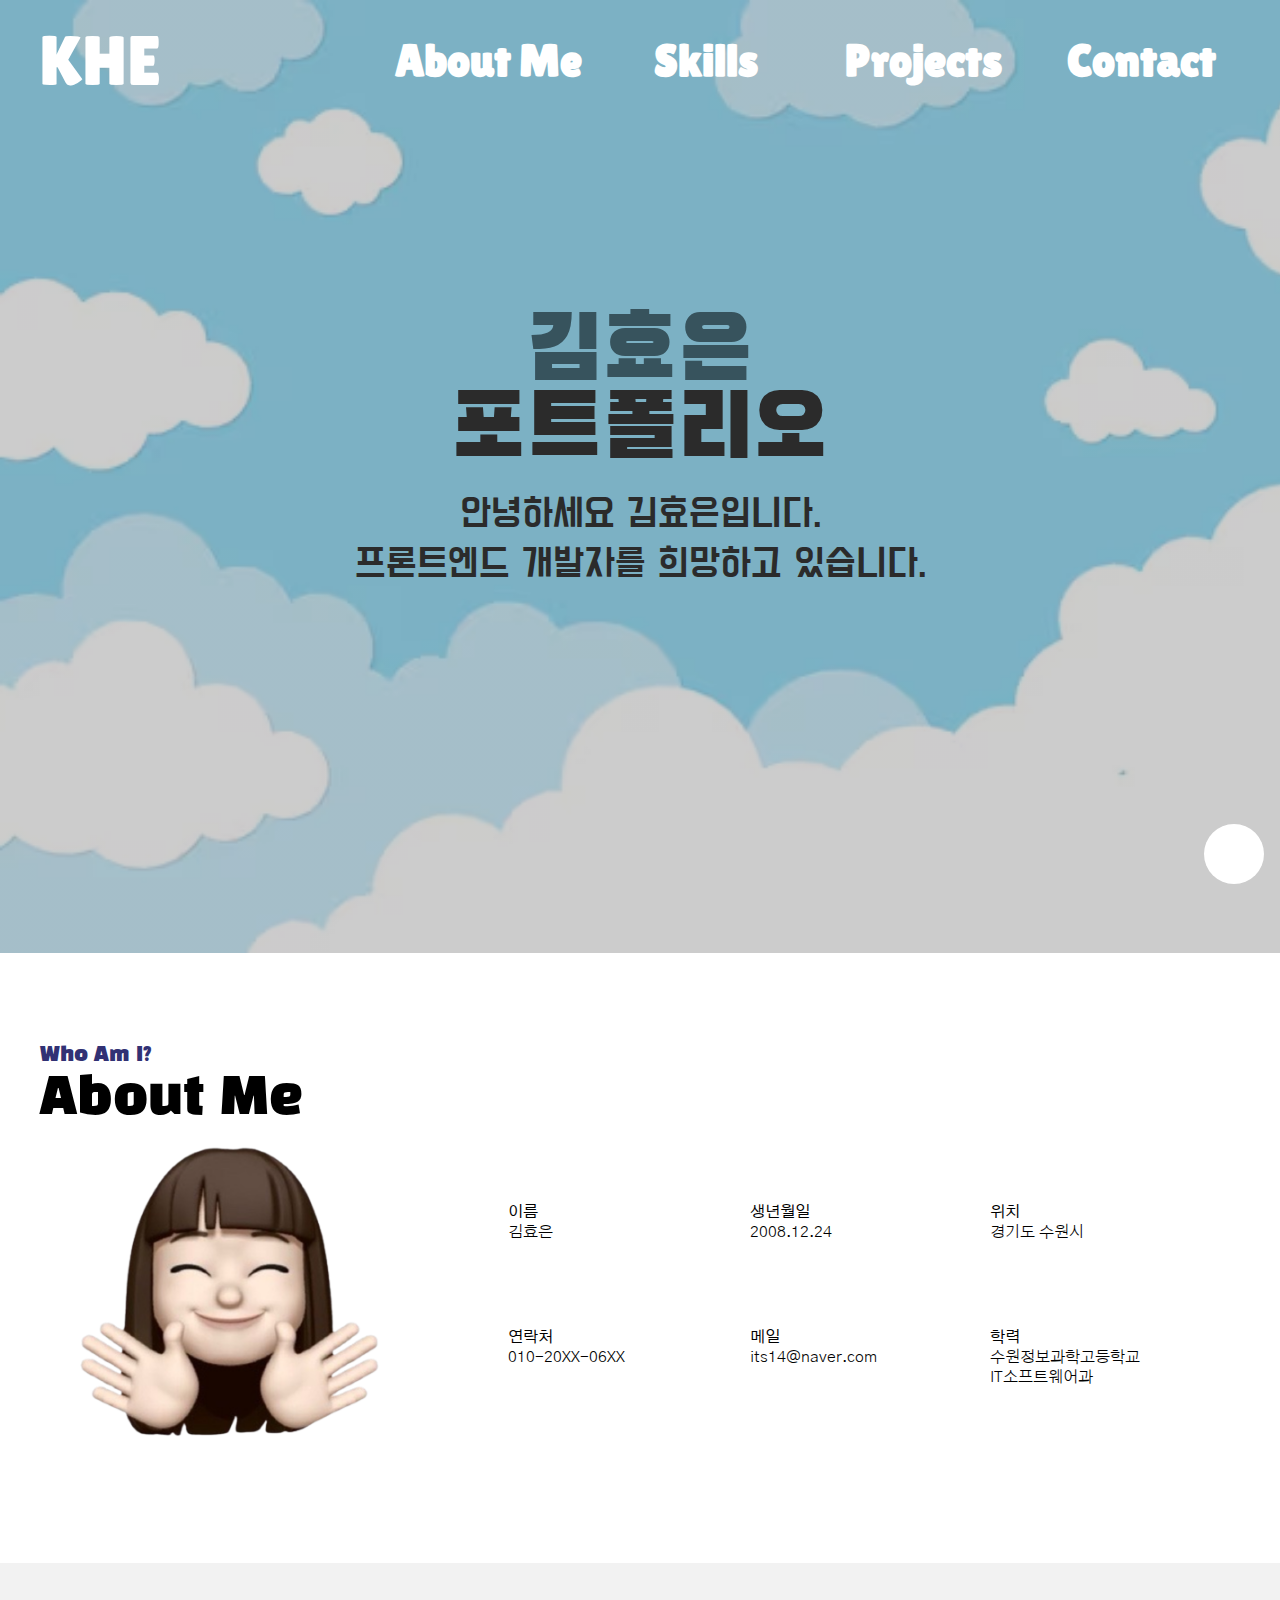
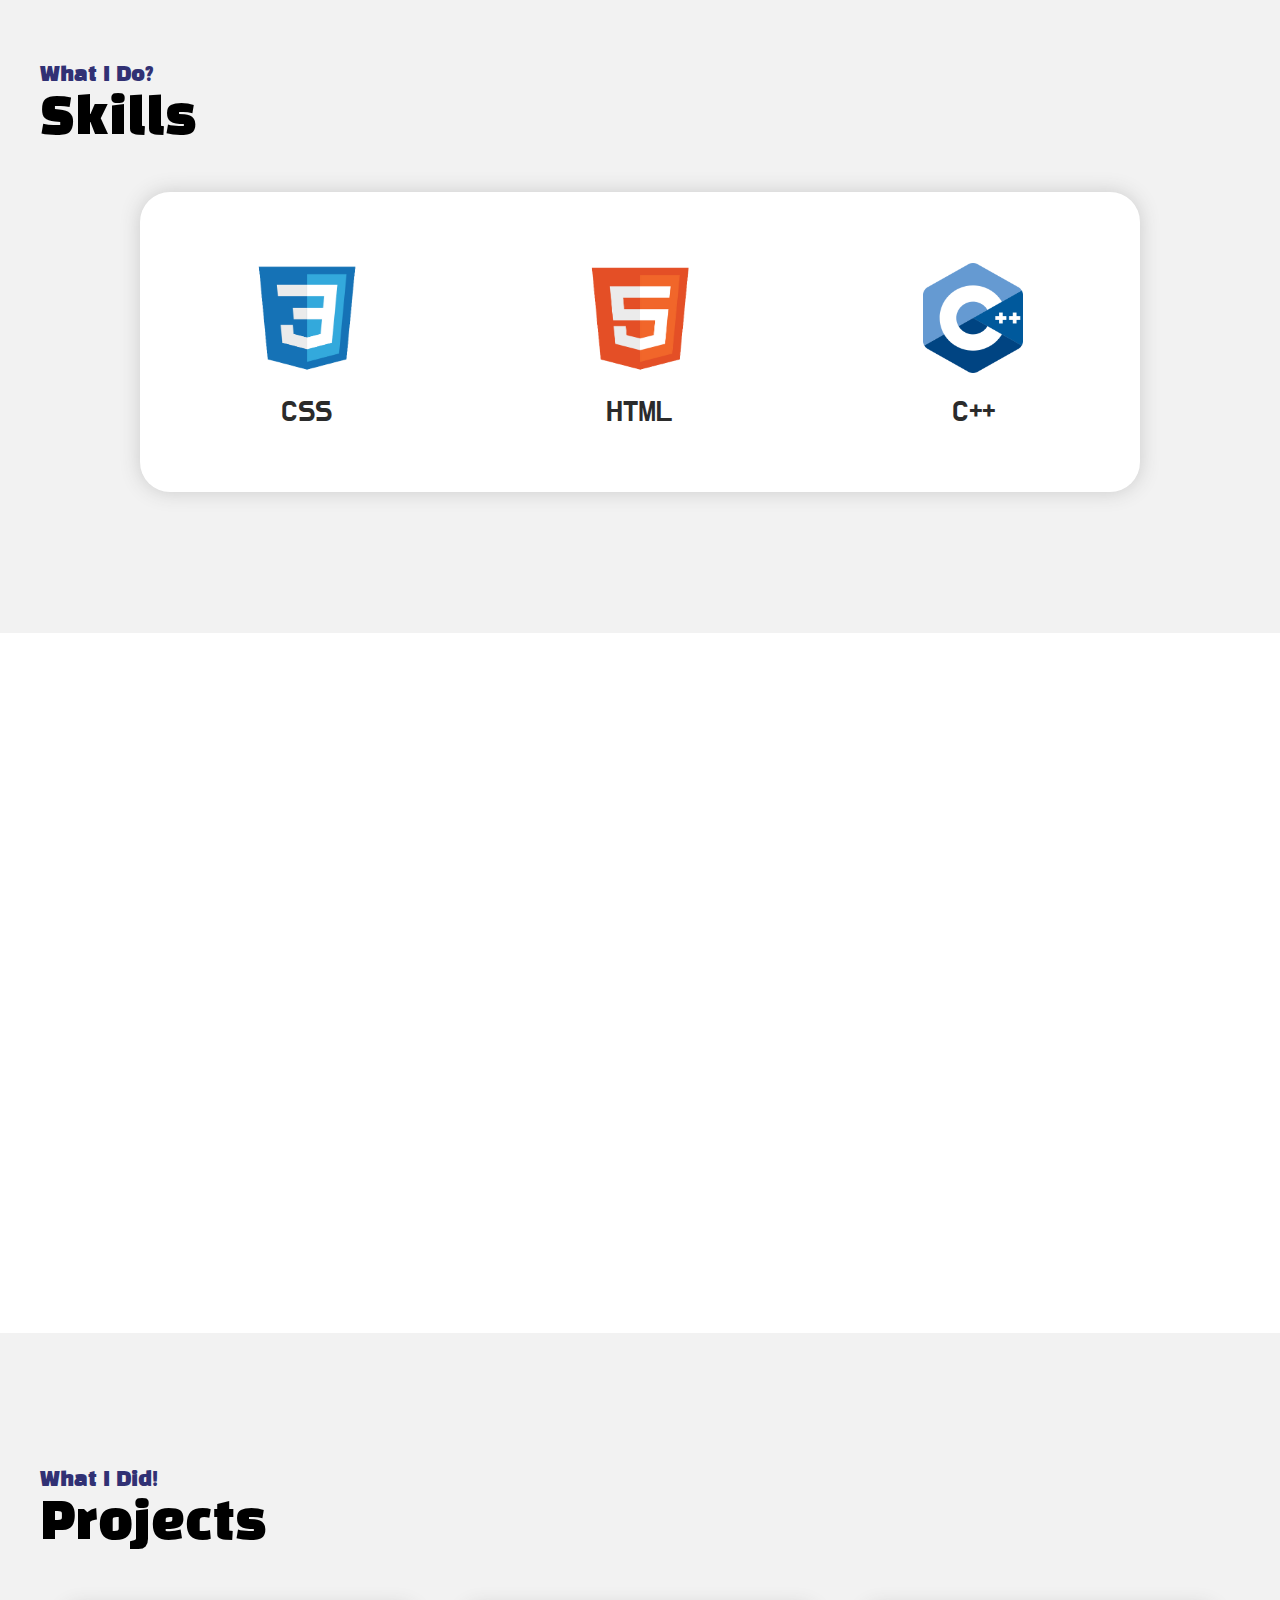
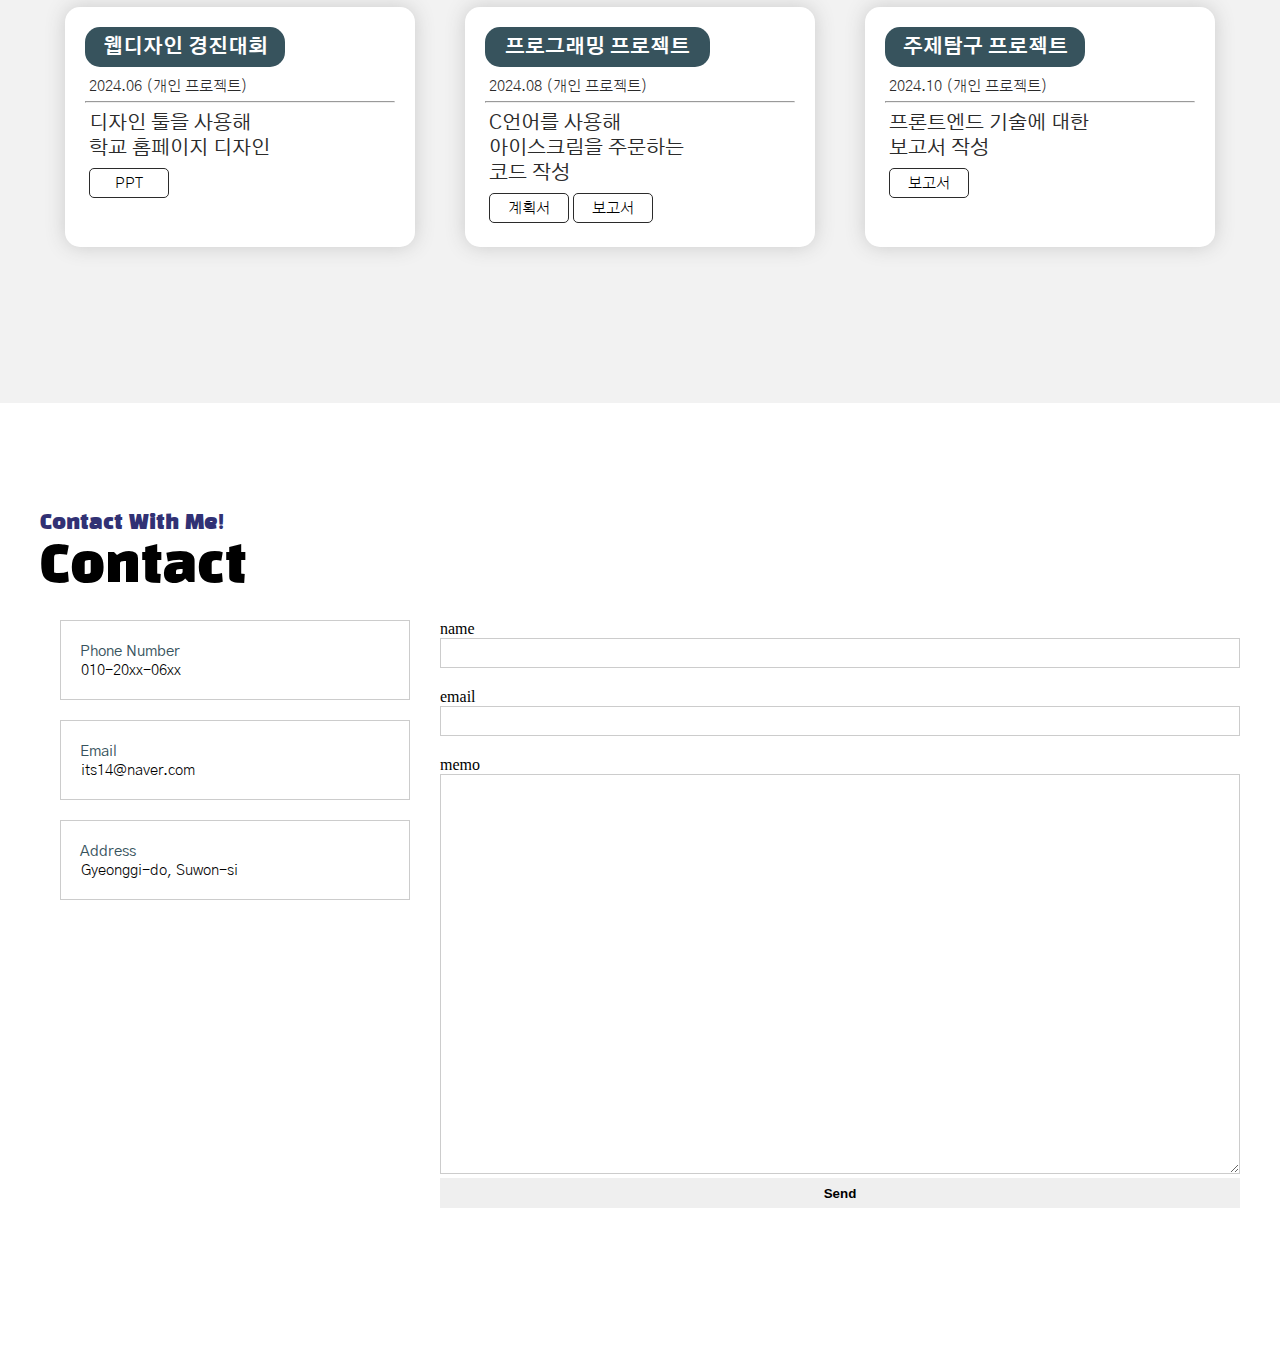
==== commit 710a0edb: "Add files via upload" ====
--- a/index.html
+++ b/index.html
@@ -29,7 +29,7 @@
 
     <div class="container" id="container">
         <div class="header" id="header">
-            <a href="#header" class="logo">KHE</a>
+            <a href="#container" class="logo">KHE</a>
             <ul class="menu">
                 <li><a href="#about">About Me</a></li>
                 <li><a href="#skills">Skills</a></li>
@@ -141,7 +141,7 @@
     <div class="projects" id="projects">
         <div class="projects-inner">
             <h2><a href="#projects">What I Did!</a></h2>
-            <h1><a href="#proejcts">Projects</a></h1>
+            <h1><a href="#projects">Projects</a></h1>
 
             <ul class="contents">
                 <li>
@@ -156,13 +156,13 @@
                     <h3 class="pro">프로그래밍 프로젝트</h3>
                     <p class="time">2024.08 (개인 프로젝트)</p>
                     <hr>
-                    <p class="what"><b>C언어를 사용해 <br>배스킨라빈스 31을 주문하는 <br>코드 작성</b></p>
+                    <p class="what"><b>C언어를 사용해 <br>아이스크림을 주문하는 <br>코드 작성</b></p>
                     <span><a href="https://www.miricanvas.com/v/13tmcyd" class="bogose"><i class="fa-light fa-hashtag"></i> 계획서</a> <a href="https://www.miricanvas.com/v/13tfjs6" class="bogose"><i class="fa-light fa-hashtag"></i> 보고서</a></span>
                 </li>
 
                 <li>
                     <h3 class="juje">주제탐구 프로젝트</h3>
-                    <p class="time">2024.10 (개인프로젝트)</p>
+                    <p class="time">2024.10 (개인 프로젝트)</p>
                     <hr>
                     <p class="what"><b>프론트엔드 기술에 대한 <br>보고서 작성</b></p>
                     <a href="https://www.miricanvas.com/v/13tm244" class="bogose"><i class="fa-light fa-hashtag"></i> 보고서</a>
--- a/style.css
+++ b/style.css
@@ -690,6 +690,7 @@
 
 .info:hover {
     border: 2px solid black;
+    border-radius: 4px;
 }
 
 .contact .right p {
@@ -724,7 +725,7 @@
 }
 
 .contact button:hover {
-    background-color: #3b5998;
+    background-color: rgb(55, 83, 93);
     color: white;
 }
 
